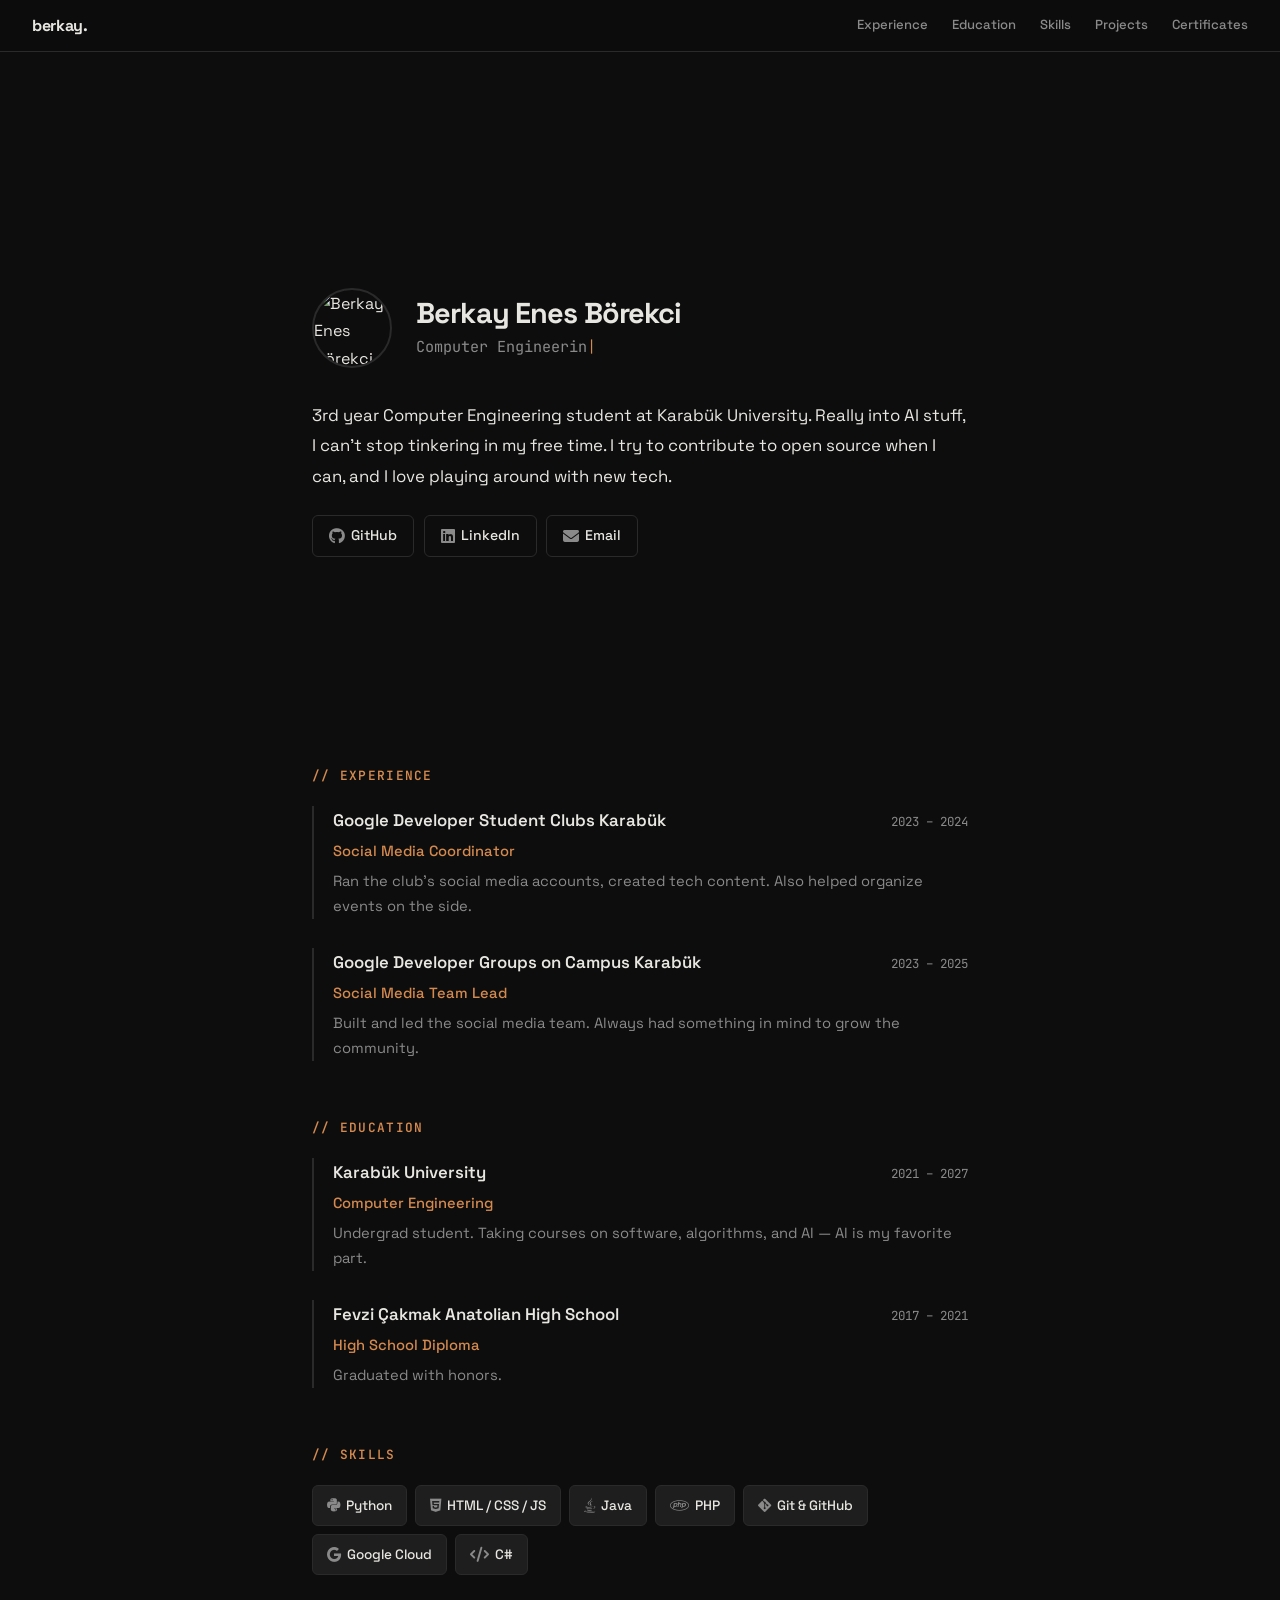
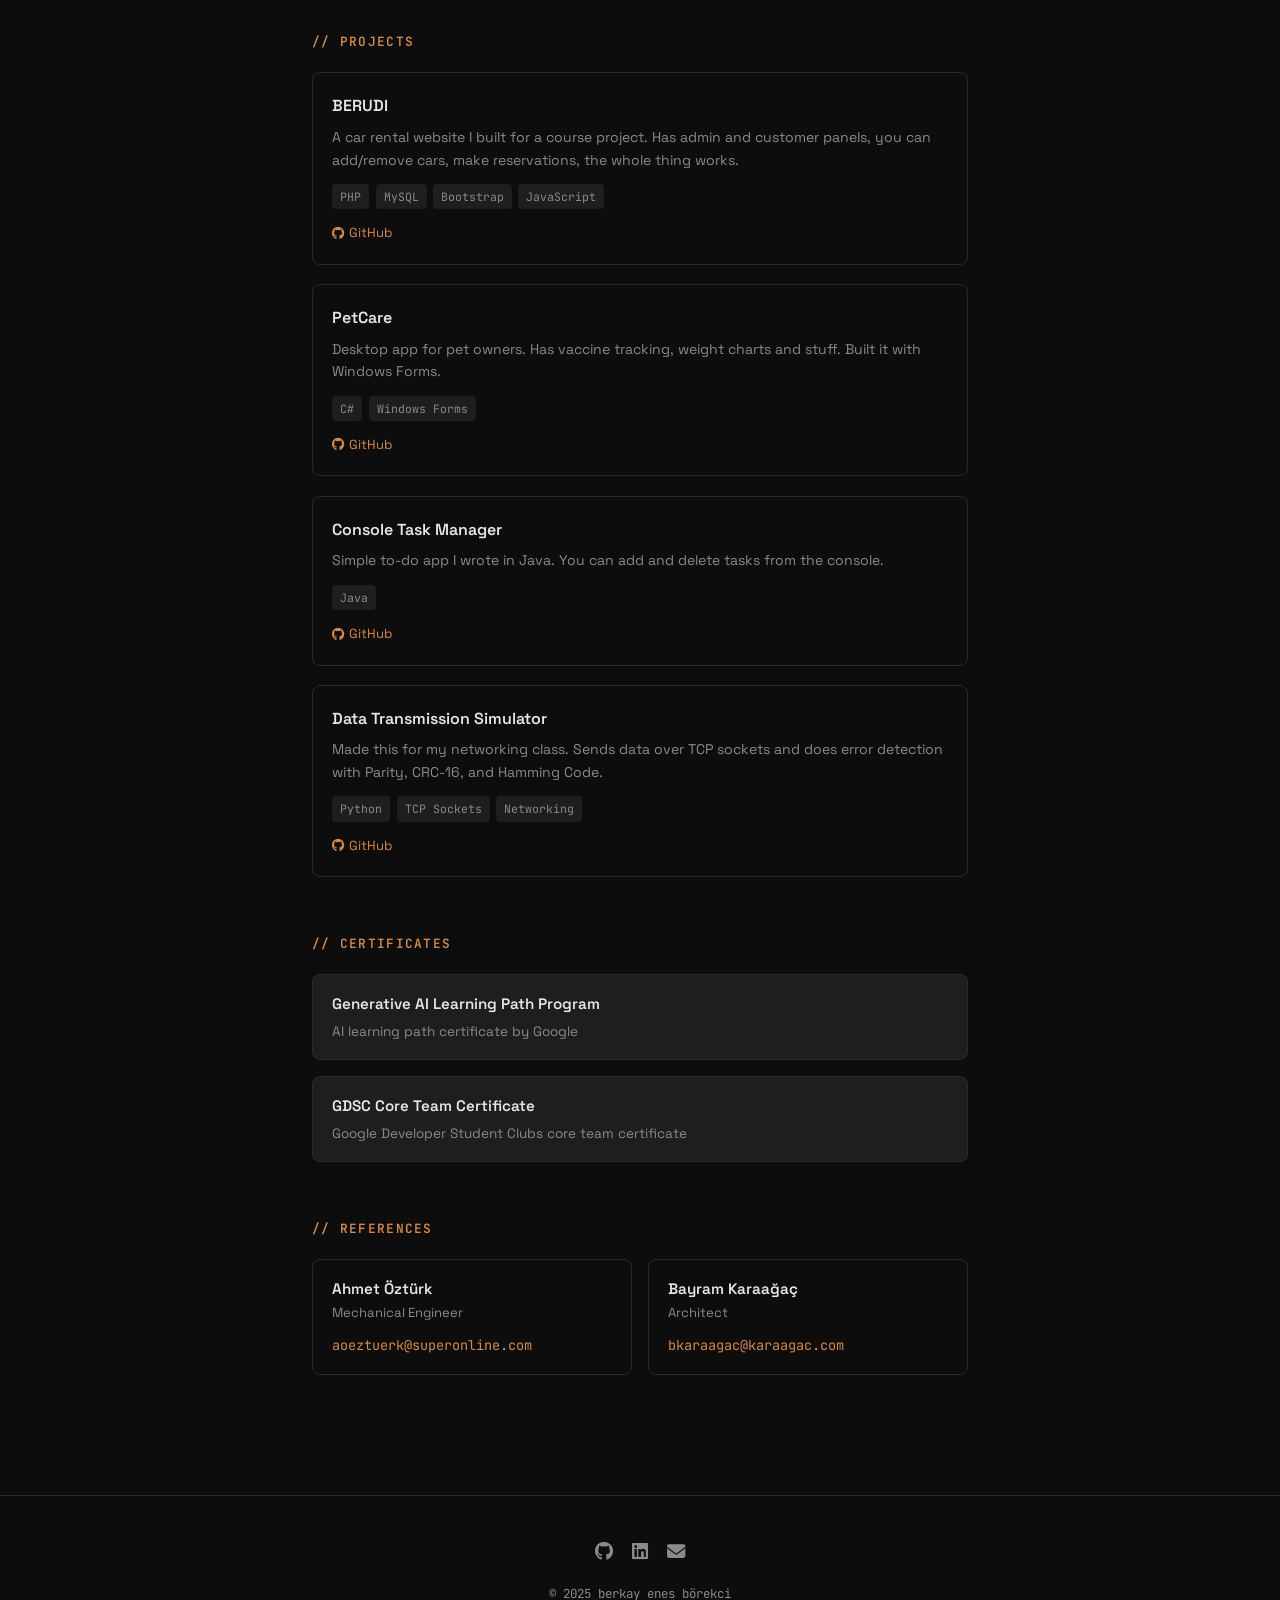
==== index.html @ cec38249 "Add files via upload" ====
<!DOCTYPE html>
<html lang="en">

<head>
  <meta charset="UTF-8">
  <meta name="viewport" content="width=device-width, initial-scale=1.0">
  <title>Berkay Enes Börekci</title>
  <meta name="description" content="Berkay Enes Börekci – Computer Engineering student, software developer.">
  <link rel="stylesheet" href="https://cdnjs.cloudflare.com/ajax/libs/font-awesome/6.5.0/css/all.min.css">
  <link rel="stylesheet" href="styles.css">
</head>

<body>
  <nav class="site-nav">
    <a href="#" class="nav-name">berkay.</a>
    <div class="nav-links">
      <a href="#experience">Experience</a>
      <a href="#education">Education</a>
      <a href="#skills">Skills</a>
      <a href="#projects">Projects</a>
      <a href="#certificates">Certificates</a>
    </div>
  </nav>
  <button class="mobile-menu-btn" onclick="toggleMobileMenu()" aria-label="Menu">
    <i class="fa-solid fa-bars"></i>
  </button>
  <section class="hero">
    <div class="hero-profile">
      <img
        src="https://media.licdn.com/dms/image/v2/D4D03AQFtzM5o9Hgxgw/profile-displayphoto-shrink_200_200/profile-displayphoto-shrink_200_200/0/1728198757197?e=2147483647&v=beta&t=cCxo5Du9R_krrLBOArNJe46GU3pcpX2MQYDgy9zh8rQ"
        alt="Berkay Enes Börekci" class="hero-img">
      <div class="hero-info">
        <h1>Berkay Enes Börekci</h1>
        <div class="subtitle" id="heroSubtitle">
          <span id="typedText"></span><span class="cursor">|</span>
        </div>
      </div>
    </div>
    <p class="hero-about">3rd year Computer Engineering student at Karabük University. Really into AI stuff, I can't
      stop tinkering in my free time. I try to contribute to open source when I can, and I love playing around with new
      tech.</p>
    <div class="hero-links">
      <a href="https://github.com/berkayenesborekci" target="_blank">
        <i class="fa-brands fa-github"></i>GitHub
      </a>
      <a href="https://www.linkedin.com/in/berkayenesbörekci" target="_blank">
        <i class="fa-brands fa-linkedin"></i>LinkedIn
      </a>
      <a href="mailto:mrberknes0@gmail.com">
        <i class="fa-solid fa-envelope"></i>Email
      </a>
    </div>
  </section>
  <div class="content">
    <section class="section" id="experience">
      <div class="section-title">// experience</div>
      <div class="entry">
        <div class="entry-header">
          <h3>Google Developer Student Clubs Karabük</h3>
          <span class="date">2023 – 2024</span>
        </div>
        <div class="role">Social Media Coordinator</div>
        <p>Ran the club's social media accounts, created tech content. Also helped organize events on the side.</p>
      </div>
      <div class="entry">
        <div class="entry-header">
          <h3>Google Developer Groups on Campus Karabük</h3>
          <span class="date">2023 – 2025</span>
        </div>
        <div class="role">Social Media Team Lead</div>
        <p>Built and led the social media team. Always had something in mind to grow the community.</p>
      </div>
    </section>
    <section class="section" id="education">
      <div class="section-title">// education</div>
      <div class="entry">
        <div class="entry-header">
          <h3>Karabük University</h3>
          <span class="date">2021 – 2027</span>
        </div>
        <div class="role">Computer Engineering</div>
        <p>Undergrad student. Taking courses on software, algorithms, and AI — AI is my favorite part.</p>
      </div>
      <div class="entry">
        <div class="entry-header">
          <h3>Fevzi Çakmak Anatolian High School</h3>
          <span class="date">2017 – 2021</span>
        </div>
        <div class="role">High School Diploma</div>
        <p>Graduated with honors.</p>
      </div>
    </section>
    <section class="section" id="skills">
      <div class="section-title">// skills</div>
      <div class="skills-tags">
        <span class="skill-tag"><i class="fa-brands fa-python"></i>Python</span>
        <span class="skill-tag"><i class="fa-brands fa-html5"></i>HTML / CSS / JS</span>
        <span class="skill-tag"><i class="fa-brands fa-java"></i>Java</span>
        <span class="skill-tag"><i class="fa-brands fa-php"></i>PHP</span>
        <span class="skill-tag"><i class="fa-brands fa-git-alt"></i>Git & GitHub</span>
        <span class="skill-tag"><i class="fa-brands fa-google"></i>Google Cloud</span>
        <span class="skill-tag"><i class="fa-solid fa-code"></i>C#</span>
      </div>
    </section>
    <section class="section" id="projects">
      <div class="section-title">// projects</div>
      <div class="project-grid">
        <div class="project-card">
          <div class="project-card-body">
            <h3>BERUDI</h3>
            <p>A car rental website I built for a course project. Has admin and customer panels, you can add/remove
              cars, make reservations, the whole thing works.</p>
            <div class="project-tags">
              <span class="project-tag">PHP</span>
              <span class="project-tag">MySQL</span>
              <span class="project-tag">Bootstrap</span>
              <span class="project-tag">JavaScript</span>
            </div>
            <div class="project-links">
              <a href="https://github.com/berkayenesborekci/BERUDI" target="_blank"><i
                  class="fa-brands fa-github"></i>GitHub</a>
            </div>
          </div>
        </div>
        <div class="project-card">
          <div class="project-card-body">
            <h3>PetCare</h3>
            <p>Desktop app for pet owners. Has vaccine tracking, weight charts and stuff. Built it with Windows Forms.
            </p>
            <div class="project-tags">
              <span class="project-tag">C#</span>
              <span class="project-tag">Windows Forms</span>
            </div>
            <div class="project-links">
              <a href="https://github.com/berkayenesborekci/PetCare" target="_blank"><i
                  class="fa-brands fa-github"></i>GitHub</a>
            </div>
          </div>
        </div>
        <div class="project-card">
          <div class="project-card-body">
            <h3>Console Task Manager</h3>
            <p>Simple to-do app I wrote in Java. You can add and delete tasks from the console.</p>
            <div class="project-tags">
              <span class="project-tag">Java</span>
            </div>
            <div class="project-links">
              <a href="https://github.com/berkayenesborekci/Console_Task_Manager" target="_blank"><i
                  class="fa-brands fa-github"></i>GitHub</a>
            </div>
          </div>
        </div>
        <div class="project-card">
          <div class="project-card-body">
            <h3>Data Transmission Simulator</h3>
            <p>Made this for my networking class. Sends data over TCP sockets and does error detection with Parity,
              CRC-16, and Hamming Code.</p>
            <div class="project-tags">
              <span class="project-tag">Python</span>
              <span class="project-tag">TCP Sockets</span>
              <span class="project-tag">Networking</span>
            </div>
            <div class="project-links">
              <a href="https://github.com/berkayenesborekci/Data_Transmission_Simulator_with_Error_Detection"
                target="_blank"><i class="fa-brands fa-github"></i>GitHub</a>
            </div>
          </div>
        </div>
      </div>
    </section>
    <section class="section" id="certificates">
      <div class="section-title">// certificates</div>
      <div class="cert-list">
        <div class="cert-item">
          <h3>Generative AI Learning Path Program</h3>
          <p>AI learning path certificate by Google</p>
        </div>
        <div class="cert-item">
          <h3>GDSC Core Team Certificate</h3>
          <p>Google Developer Student Clubs core team certificate</p>
        </div>
      </div>
    </section>
    <section class="section" id="references">
      <div class="section-title">// references</div>
      <div class="ref-grid">
        <div class="ref-item">
          <div class="ref-name">Ahmet Öztürk</div>
          <div class="ref-title">Mechanical Engineer</div>
          <a href="mailto:aoeztuerk@superonline.com">aoeztuerk@superonline.com</a>
        </div>
        <div class="ref-item">
          <div class="ref-name">Bayram Karaağaç</div>
          <div class="ref-title">Architect</div>
          <a href="mailto:bkaraagac@karaagac.com">bkaraagac@karaagac.com</a>
        </div>
      </div>
    </section>
  </div>
  <footer>
    <div class="footer-links">
      <a href="https://github.com/berkayenesborekci" target="_blank" aria-label="GitHub"><i
          class="fa-brands fa-github"></i></a>
      <a href="https://www.linkedin.com/in/berkayenesbörekci" target="_blank" aria-label="LinkedIn"><i
          class="fa-brands fa-linkedin"></i></a>
      <a href="mailto:mrberknes0@gmail.com" aria-label="Email"><i class="fa-solid fa-envelope"></i></a>
    </div>
    <p>&copy; 2025 berkay enes börekci</p>
  </footer>
  <script src="script.js"></script>
</body>

</html>
---- styles.css ----
@import url('https://fonts.googleapis.com/css2?family=Space+Grotesk:wght@300;400;500;600;700&family=JetBrains+Mono:wght@400;500&display=swap');

:root {
  --bg: #0d0d0d;
  --bg-alt: #161616;
  --text: #e8e6e1;
  --text-muted: #8a8a8a;
  --accent: #d4894e;
  --accent-hover: #e09a5f;
  --border: #2a2a2a;
  --card-bg: #141414;
  --nav-bg: rgba(13, 13, 13, 0.85);
  --tag-bg: #1e1e1e;
  --link-color: #d4894e;
}

* {
  margin: 0;
  padding: 0;
  box-sizing: border-box;
}

html {
  scroll-behavior: smooth;
}

body {
  font-family: 'Space Grotesk', sans-serif;
  line-height: 1.7;
  background: var(--bg);
  color: var(--text);
  transition: background 0.4s ease, color 0.4s ease;
  overflow-x: hidden;
}

.site-nav {
  position: fixed;
  top: 0;
  left: 0;
  right: 0;
  z-index: 100;
  display: flex;
  justify-content: space-between;
  align-items: center;
  padding: 0 2rem;
  height: 52px;
  background: var(--nav-bg);
  backdrop-filter: blur(12px);
  -webkit-backdrop-filter: blur(12px);
  border-bottom: 1px solid var(--border);
  transition: background 0.4s ease;
}

.nav-name {
  font-weight: 700;
  font-size: 1rem;
  letter-spacing: -0.02em;
  color: var(--text);
  text-decoration: none;
}

.nav-name:hover {
  color: var(--accent);
}

.nav-links {
  display: flex;
  gap: 1.5rem;
  align-items: center;
}

.nav-links a {
  font-size: 0.82rem;
  font-weight: 500;
  color: var(--text-muted);
  text-decoration: none;
  transition: color 0.2s ease;
  position: relative;
}

.nav-links a::after {
  content: '';
  position: absolute;
  bottom: -4px;
  left: 0;
  width: 0;
  height: 1.5px;
  background: var(--accent);
  transition: width 0.25s ease;
}

.nav-links a:hover {
  color: var(--accent);
}

.nav-links a:hover::after {
  width: 100%;
}

.mobile-menu-btn {
  display: none;
  position: fixed;
  top: 10px;
  right: 12px;
  z-index: 200;
  background: var(--nav-bg);
  border: 1px solid var(--border);
  color: var(--text);
  border-radius: 6px;
  padding: 8px 10px;
  cursor: pointer;
  font-size: 1rem;
  backdrop-filter: blur(12px);
}

.hero {
  padding: 7rem 2rem 2rem;
  max-width: 720px;
  margin: 0 auto;
  min-height: 85vh;
  display: flex;
  flex-direction: column;
  justify-content: center;
}

.hero-profile {
  display: flex;
  align-items: center;
  gap: 1.5rem;
  margin-bottom: 2rem;
}

.hero-img {
  width: 80px;
  height: 80px;
  border-radius: 50%;
  object-fit: cover;
  border: 2px solid var(--border);
}

.hero-info h1 {
  font-size: 1.8rem;
  font-weight: 700;
  letter-spacing: -0.03em;
  line-height: 1.2;
}

.hero-info .subtitle {
  color: var(--text-muted);
  font-size: 0.95rem;
  margin-top: 0.2rem;
  font-family: 'JetBrains Mono', monospace;
}

.cursor {
  color: var(--accent);
  animation: blink 1s step-end infinite;
  font-weight: 300;
}

@keyframes blink {

  0%,
  100% {
    opacity: 1;
  }

  50% {
    opacity: 0;
  }
}

.hero-about {
  font-size: 1.05rem;
  line-height: 1.8;
  color: var(--text);
  margin-bottom: 1.5rem;
}

.hero-links {
  display: flex;
  gap: 0.6rem;
  flex-wrap: wrap;
}

.hero-links a {
  display: inline-flex;
  align-items: center;
  gap: 6px;
  padding: 8px 16px;
  border: 1px solid var(--border);
  border-radius: 6px;
  text-decoration: none;
  color: var(--text);
  font-size: 0.88rem;
  font-weight: 500;
  transition: all 0.2s ease;
}

.hero-links a:hover {
  border-color: var(--accent);
  color: var(--accent);
}

.hero-links a i {
  font-size: 1rem;
  color: var(--text-muted);
  transition: color 0.2s ease;
}

.hero-links a:hover i {
  color: var(--accent);
}

.scroll-hint {
  display: flex;
  justify-content: center;
  margin-top: 3rem;
  opacity: 0.4;
  transition: opacity 0.3s ease;
}

.scroll-hint:hover {
  opacity: 0.7;
}

.mouse {
  width: 22px;
  height: 36px;
  border: 2px solid var(--text-muted);
  border-radius: 12px;
  position: relative;
}

.wheel {
  width: 3px;
  height: 8px;
  background: var(--text-muted);
  border-radius: 2px;
  position: absolute;
  top: 6px;
  left: 50%;
  transform: translateX(-50%);
  animation: scroll-wheel 1.8s ease-in-out infinite;
}

@keyframes scroll-wheel {
  0% {
    opacity: 1;
    transform: translateX(-50%) translateY(0);
  }

  100% {
    opacity: 0;
    transform: translateX(-50%) translateY(12px);
  }
}

.content {
  max-width: 720px;
  margin: 0 auto;
  padding: 0 2rem 4rem;
}

.section {
  margin-bottom: 3.5rem;
  opacity: 0;
  transform: translateY(12px);
  transition: opacity 0.5s ease, transform 0.5s ease;
}

.section.visible {
  opacity: 1;
  transform: translateY(0);
}

.section-title {
  font-size: 0.8rem;
  font-weight: 600;
  text-transform: uppercase;
  letter-spacing: 0.1em;
  color: var(--accent);
  margin-bottom: 1.2rem;
  font-family: 'JetBrains Mono', monospace;
}

.entry {
  margin-bottom: 1.8rem;
  padding-left: 1.2rem;
  border-left: 2px solid var(--border);
  transition: border-color 0.2s ease;
}

.entry:hover {
  border-left-color: var(--accent);
}

.entry-header {
  display: flex;
  justify-content: space-between;
  align-items: baseline;
  flex-wrap: wrap;
  gap: 0.5rem;
  margin-bottom: 0.3rem;
}

.entry h3 {
  font-size: 1.05rem;
  font-weight: 600;
  color: var(--text);
}

.entry .date {
  font-family: 'JetBrains Mono', monospace;
  font-size: 0.78rem;
  color: var(--text-muted);
}

.entry .role {
  font-size: 0.92rem;
  color: var(--accent);
  font-weight: 500;
  margin-bottom: 0.3rem;
}

.entry p {
  font-size: 0.92rem;
  color: var(--text-muted);
  line-height: 1.7;
}

.skills-tags {
  display: flex;
  flex-wrap: wrap;
  gap: 0.5rem;
}

.skill-tag {
  display: inline-flex;
  align-items: center;
  gap: 6px;
  padding: 8px 14px;
  background: var(--tag-bg);
  border: 1px solid var(--border);
  border-radius: 6px;
  font-size: 0.85rem;
  font-weight: 500;
  color: var(--text);
  transition: all 0.2s ease;
}

.skill-tag:hover {
  border-color: var(--accent);
  color: var(--accent);
  transform: translateY(-1px);
}

.skill-tag i {
  font-size: 0.95rem;
  color: var(--text-muted);
  transition: color 0.2s ease;
}

.skill-tag:hover i {
  color: var(--accent);
}

.empty-note {
  color: var(--text-muted);
  font-size: 0.9rem;
  font-style: italic;
  font-family: 'JetBrains Mono', monospace;
}

.project-grid {
  display: grid;
  grid-template-columns: 1fr;
  gap: 1.2rem;
}

.project-card {
  border: 1px solid var(--border);
  border-radius: 8px;
  overflow: hidden;
  transition: border-color 0.2s ease, transform 0.2s ease;
}

.project-card:hover {
  border-color: var(--accent);
  transform: translateY(-2px);
}

.project-card-body {
  padding: 1.2rem;
}

.project-card h3 {
  font-size: 1rem;
  font-weight: 600;
  margin-bottom: 0.4rem;
}

.project-card p {
  font-size: 0.88rem;
  color: var(--text-muted);
  line-height: 1.6;
  margin-bottom: 0.8rem;
}

.project-tags {
  display: flex;
  flex-wrap: wrap;
  gap: 0.4rem;
}

.project-tag {
  font-size: 0.72rem;
  font-family: 'JetBrains Mono', monospace;
  padding: 3px 8px;
  background: var(--tag-bg);
  border-radius: 4px;
  color: var(--text-muted);
}

.project-links {
  display: flex;
  gap: 0.8rem;
  margin-top: 0.8rem;
}

.project-links a {
  font-size: 0.82rem;
  color: var(--link-color);
  text-decoration: none;
  display: flex;
  align-items: center;
  gap: 4px;
  transition: opacity 0.2s ease;
}

.project-links a:hover {
  opacity: 0.7;
}

.cert-list {
  display: flex;
  flex-direction: column;
  gap: 1rem;
}

.cert-item {
  padding: 1rem 1.2rem;
  background: var(--tag-bg);
  border: 1px solid var(--border);
  border-radius: 8px;
  transition: border-color 0.2s ease;
}

.cert-item:hover {
  border-color: var(--accent);
}

.cert-item h3 {
  font-size: 0.95rem;
  font-weight: 600;
  color: var(--text);
  margin-bottom: 0.2rem;
}

.cert-item p {
  font-size: 0.85rem;
  color: var(--text-muted);
}

.ref-grid {
  display: grid;
  grid-template-columns: 1fr 1fr;
  gap: 1rem;
}

.ref-item {
  padding: 1rem 1.2rem;
  border: 1px solid var(--border);
  border-radius: 8px;
  transition: border-color 0.2s ease;
}

.ref-item:hover {
  border-color: var(--accent);
}

.ref-name {
  font-weight: 600;
  font-size: 0.95rem;
  color: var(--text);
}

.ref-title {
  font-size: 0.82rem;
  color: var(--text-muted);
  margin-bottom: 0.4rem;
}

.ref-item a {
  color: var(--link-color);
  text-decoration: none;
  font-size: 0.85rem;
  font-family: 'JetBrains Mono', monospace;
  transition: opacity 0.2s ease;
}

.ref-item a:hover {
  opacity: 0.7;
}

footer {
  text-align: center;
  padding: 2.5rem 2rem;
  color: var(--text-muted);
  border-top: 1px solid var(--border);
}

.footer-links {
  display: flex;
  justify-content: center;
  gap: 1.2rem;
  margin-bottom: 1rem;
}

.footer-links a {
  color: var(--text-muted);
  font-size: 1.15rem;
  transition: color 0.2s ease;
}

.footer-links a:hover {
  color: var(--accent);
}

footer p {
  font-size: 0.78rem;
  font-family: 'JetBrains Mono', monospace;
}

@media (max-width: 768px) {
  .nav-links {
    display: none;
    position: fixed;
    top: 52px;
    left: 0;
    right: 0;
    background: var(--nav-bg);
    backdrop-filter: blur(12px);
    flex-direction: column;
    padding: 1rem 2rem;
    gap: 0.8rem;
    border-bottom: 1px solid var(--border);
  }

  .nav-links.open {
    display: flex;
  }

  .mobile-menu-btn {
    display: block;
  }

  .site-nav {
    padding: 0 1rem;
  }

  .hero {
    padding: 5rem 1.2rem 2rem;
    min-height: 75vh;
  }

  .hero-profile {
    gap: 1rem;
  }

  .hero-img {
    width: 64px;
    height: 64px;
  }

  .hero-info h1 {
    font-size: 1.4rem;
  }

  .content {
    padding: 0 1.2rem 3rem;
  }

  .hero-links {
    flex-direction: column;
  }

  .hero-links a {
    justify-content: center;
  }

  .ref-grid {
    grid-template-columns: 1fr;
  }

  .entry-header {
    flex-direction: column;
    gap: 0.1rem;
  }

  .scroll-hint {
    margin-top: 2rem;
  }
}

.nav-links a.active {
  color: var(--accent);
}

.nav-links a.active::after {
  width: 100%;
}
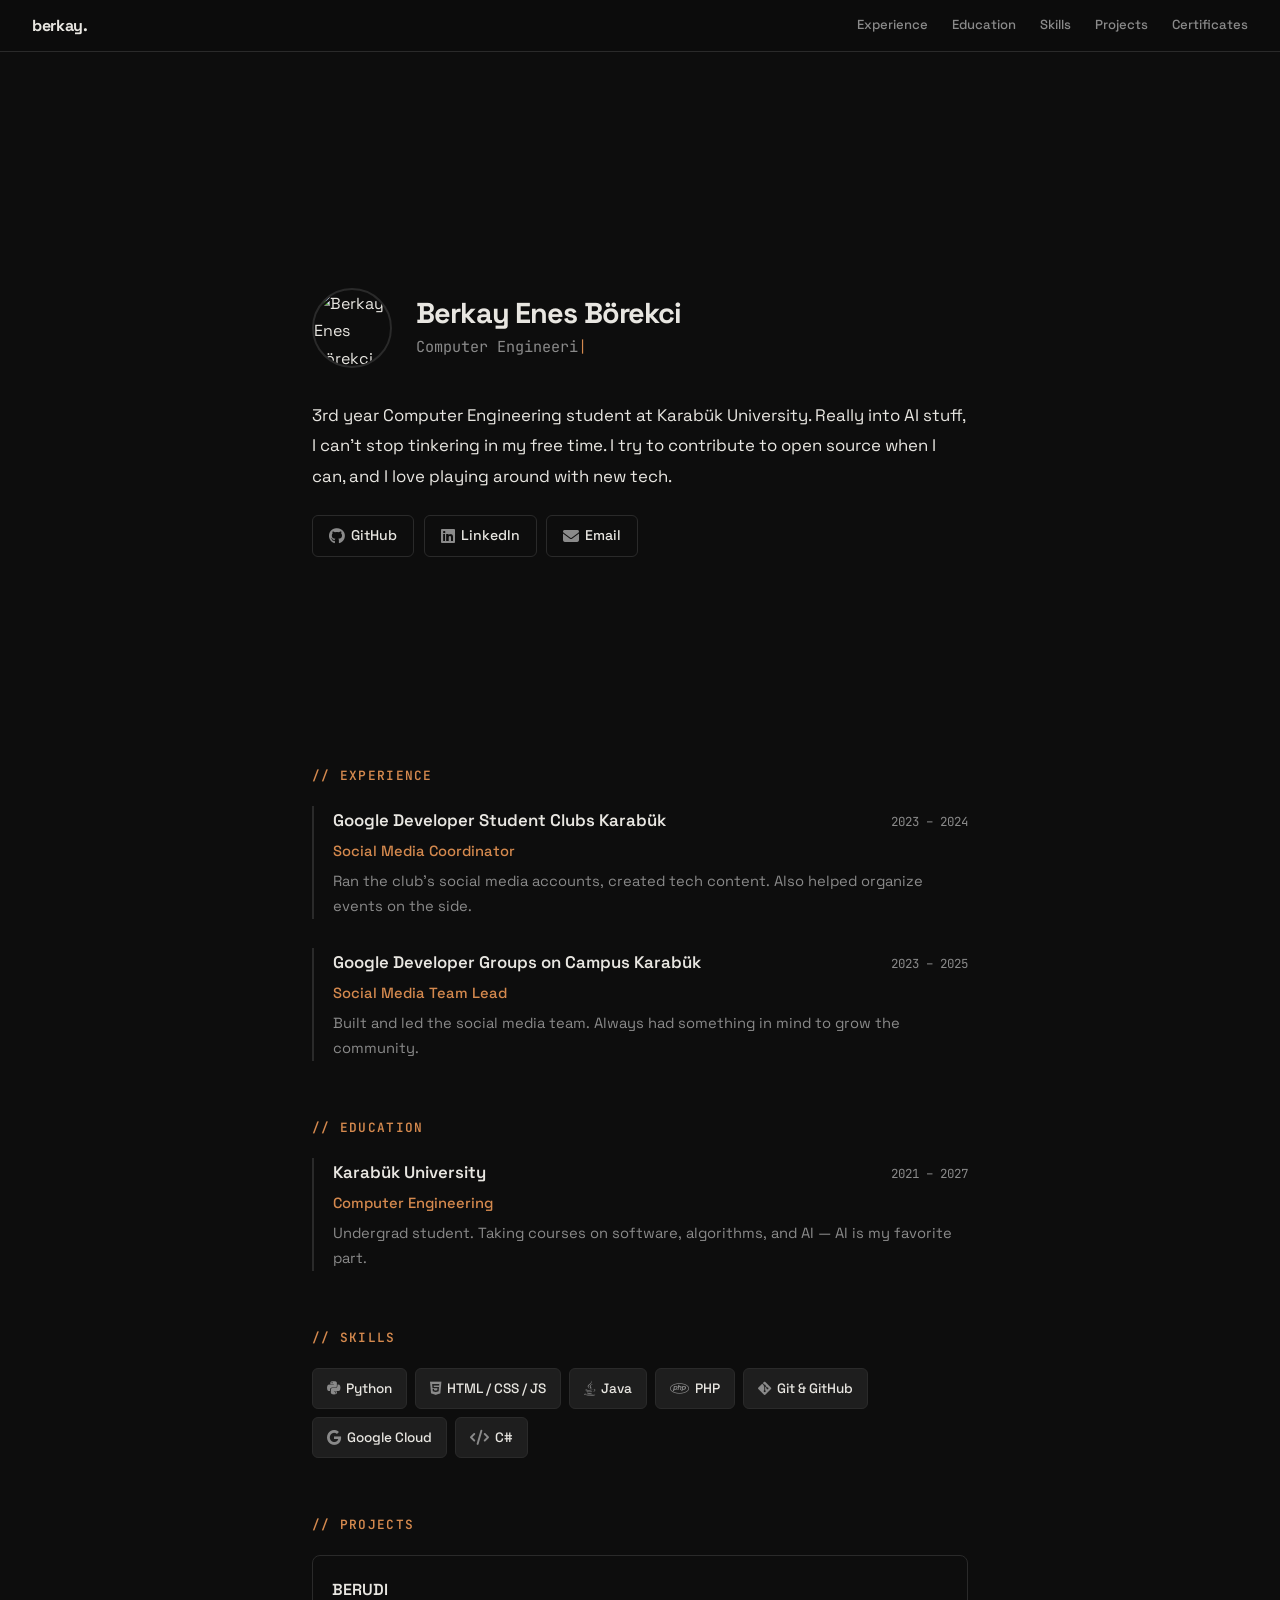
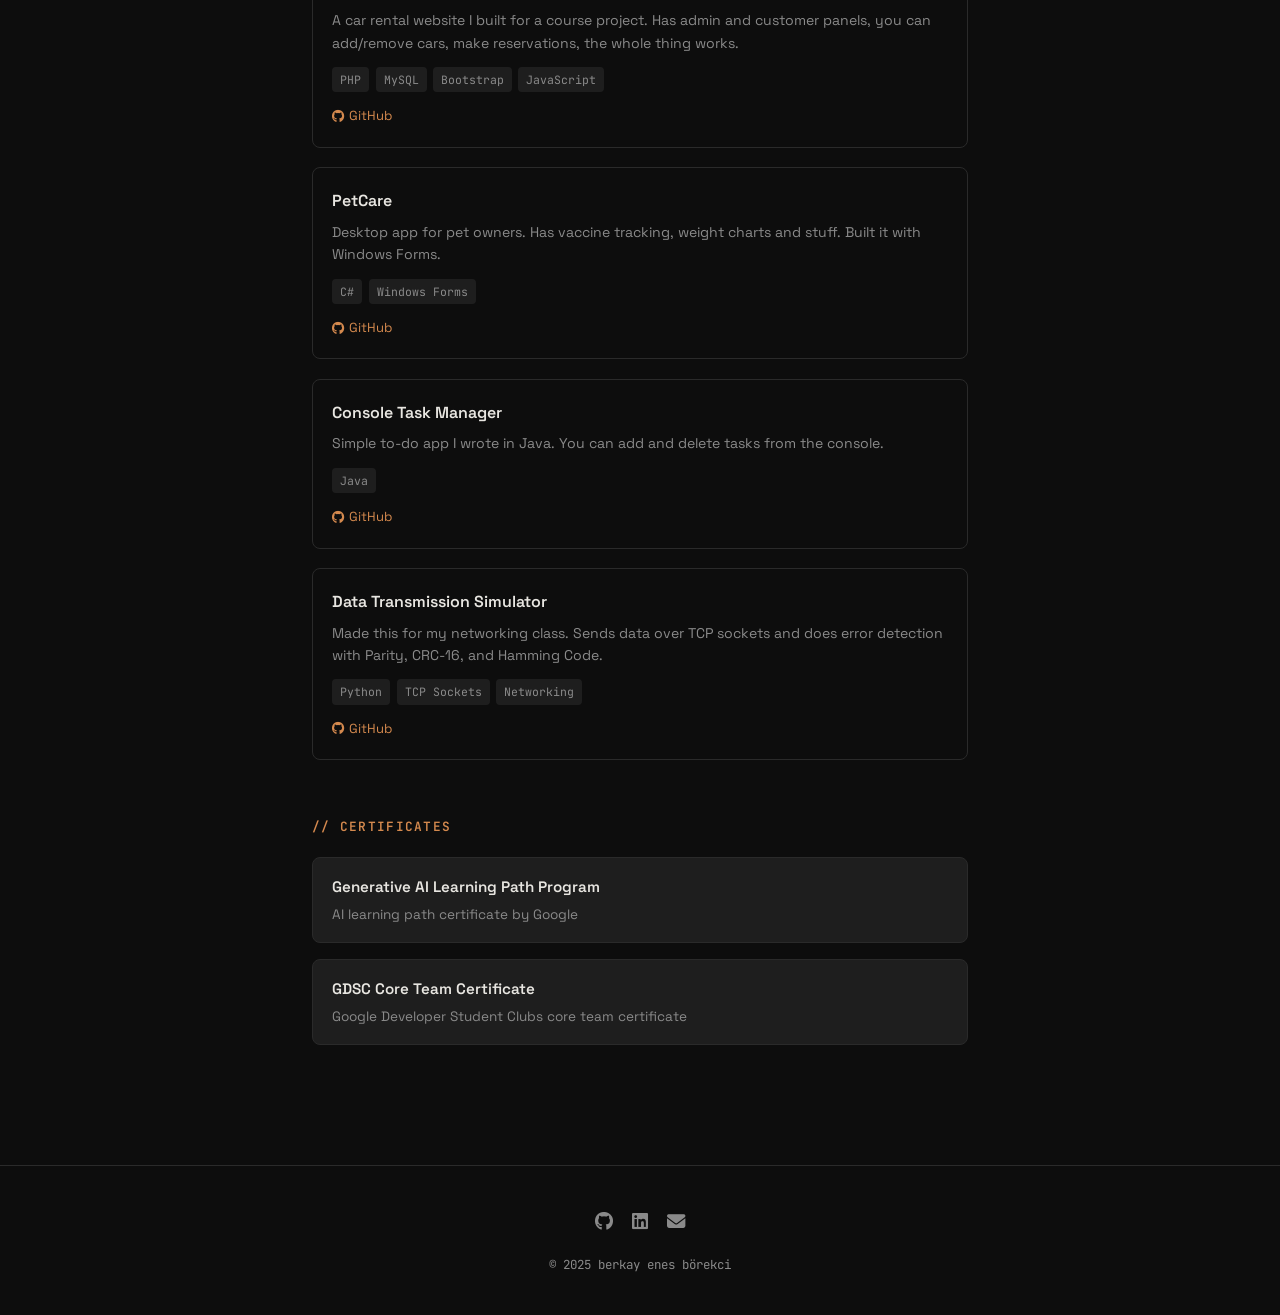
==== commit 394e7c95: "Update index.html" ====
--- a/index.html
+++ b/index.html
@@ -80,14 +80,6 @@
         </div>
         <div class="role">Computer Engineering</div>
         <p>Undergrad student. Taking courses on software, algorithms, and AI — AI is my favorite part.</p>
-      </div>
-      <div class="entry">
-        <div class="entry-header">
-          <h3>Fevzi Çakmak Anatolian High School</h3>
-          <span class="date">2017 – 2021</span>
-        </div>
-        <div class="role">High School Diploma</div>
-        <p>Graduated with honors.</p>
       </div>
     </section>
     <section class="section" id="skills">
@@ -181,21 +173,7 @@
         </div>
       </div>
     </section>
-    <section class="section" id="references">
-      <div class="section-title">// references</div>
-      <div class="ref-grid">
-        <div class="ref-item">
-          <div class="ref-name">Ahmet Öztürk</div>
-          <div class="ref-title">Mechanical Engineer</div>
-          <a href="mailto:aoeztuerk@superonline.com">aoeztuerk@superonline.com</a>
-        </div>
-        <div class="ref-item">
-          <div class="ref-name">Bayram Karaağaç</div>
-          <div class="ref-title">Architect</div>
-          <a href="mailto:bkaraagac@karaagac.com">bkaraagac@karaagac.com</a>
-        </div>
-      </div>
-    </section>
+
   </div>
   <footer>
     <div class="footer-links">
@@ -210,4 +188,4 @@
   <script src="script.js"></script>
 </body>
 
-</html>+</html>
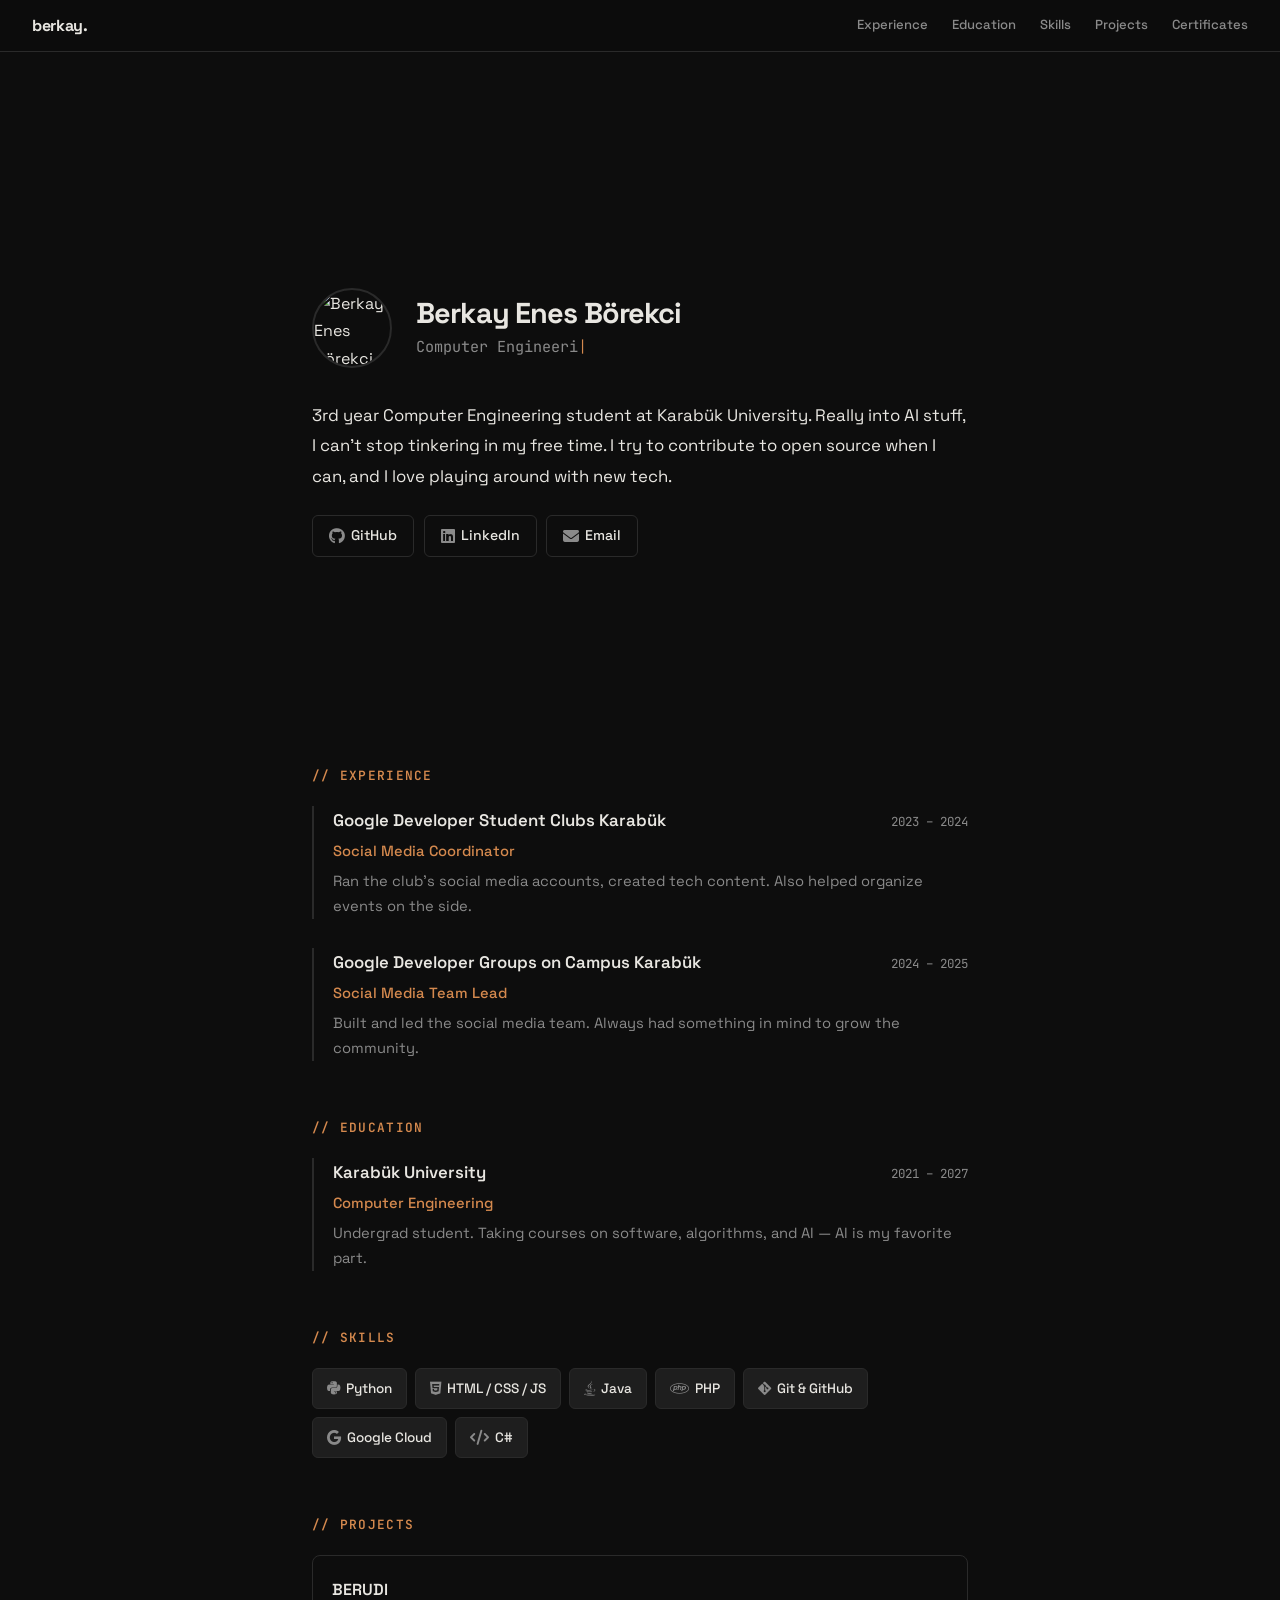
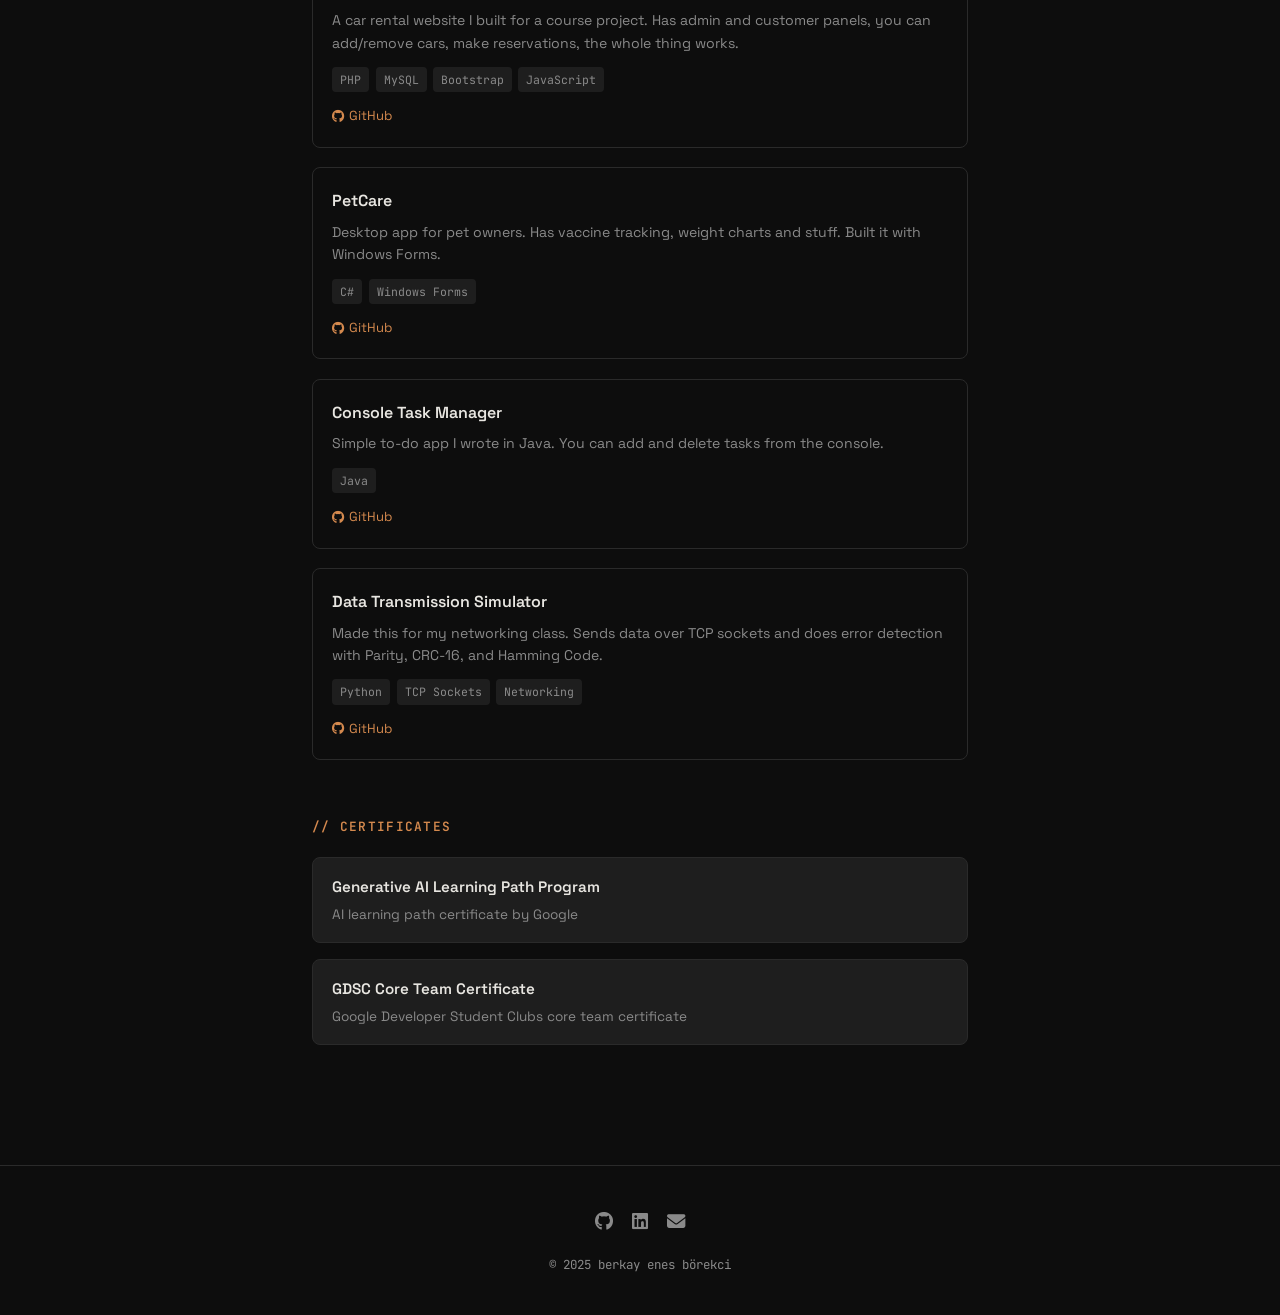
==== commit 6a8255ec: "Update index.html" ====
--- a/index.html
+++ b/index.html
@@ -65,7 +65,7 @@
       <div class="entry">
         <div class="entry-header">
           <h3>Google Developer Groups on Campus Karabük</h3>
-          <span class="date">2023 – 2025</span>
+          <span class="date">2024 – 2025</span>
         </div>
         <div class="role">Social Media Team Lead</div>
         <p>Built and led the social media team. Always had something in mind to grow the community.</p>
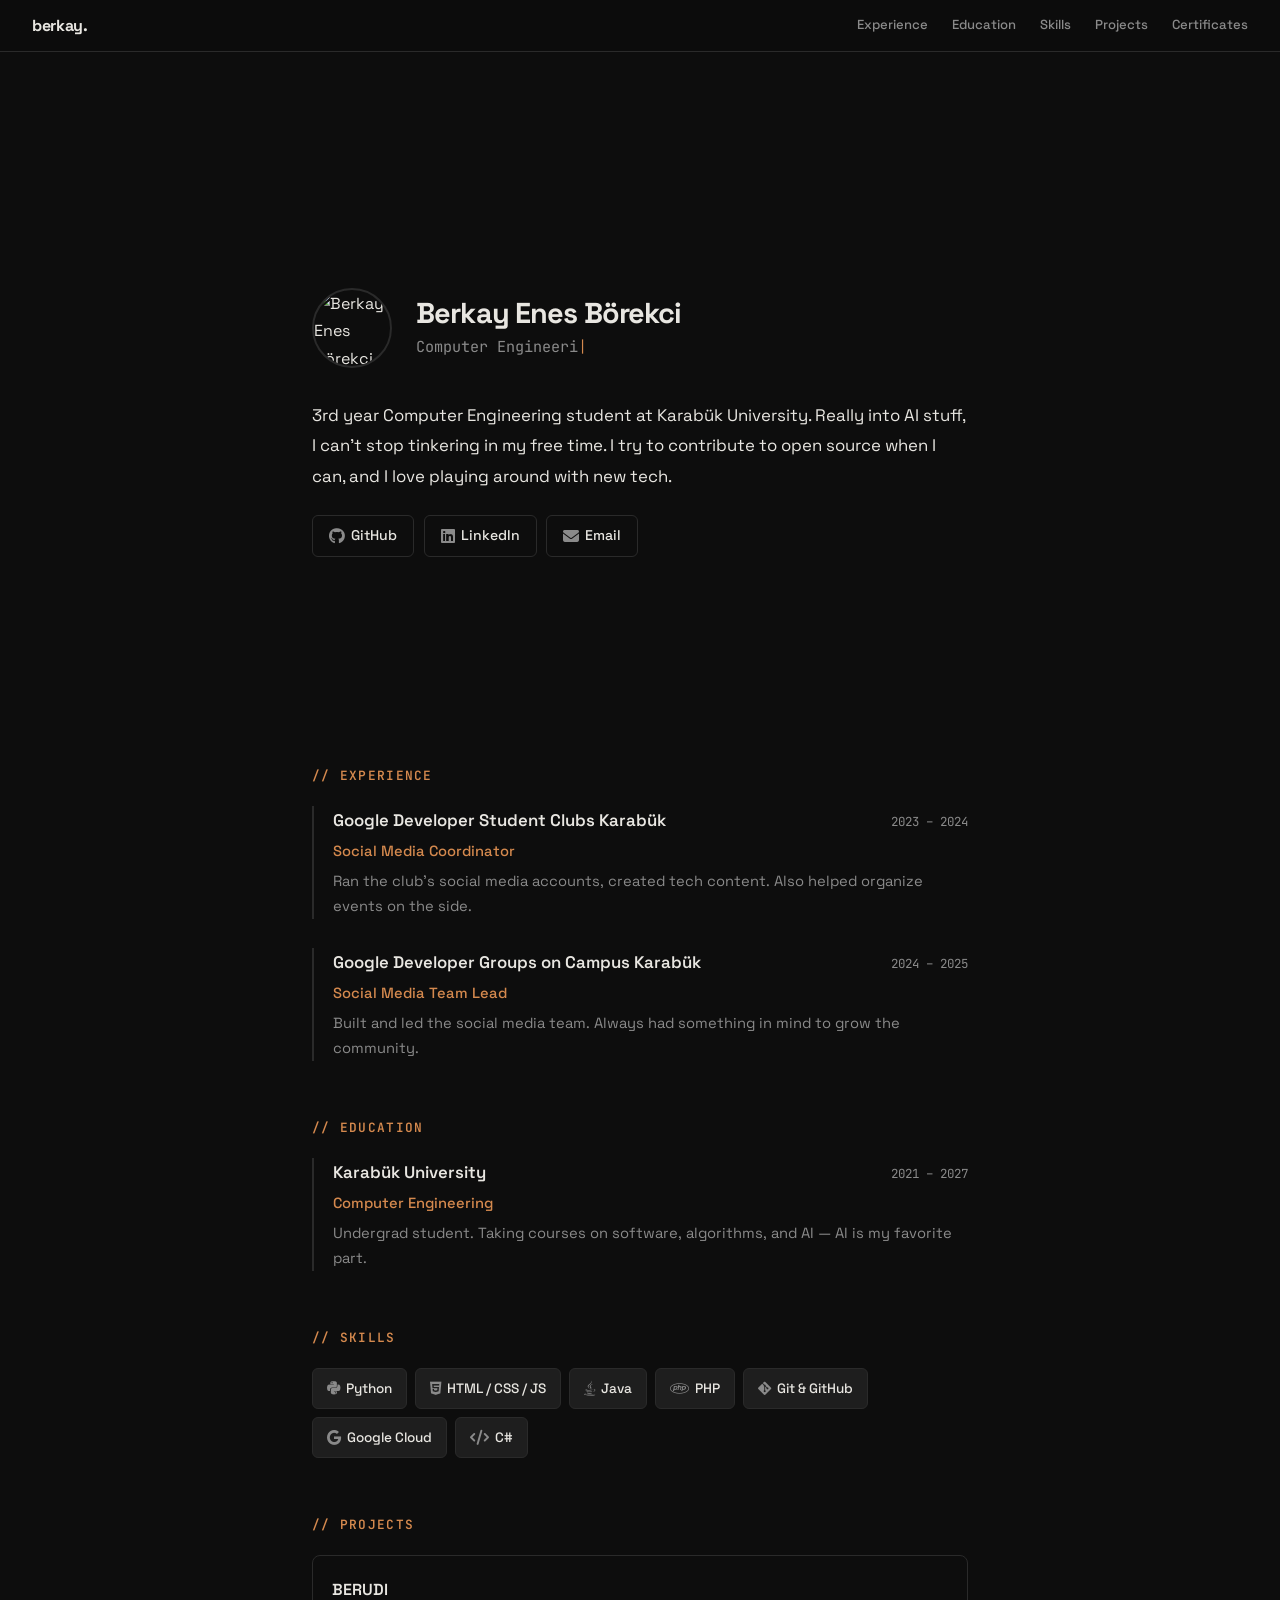
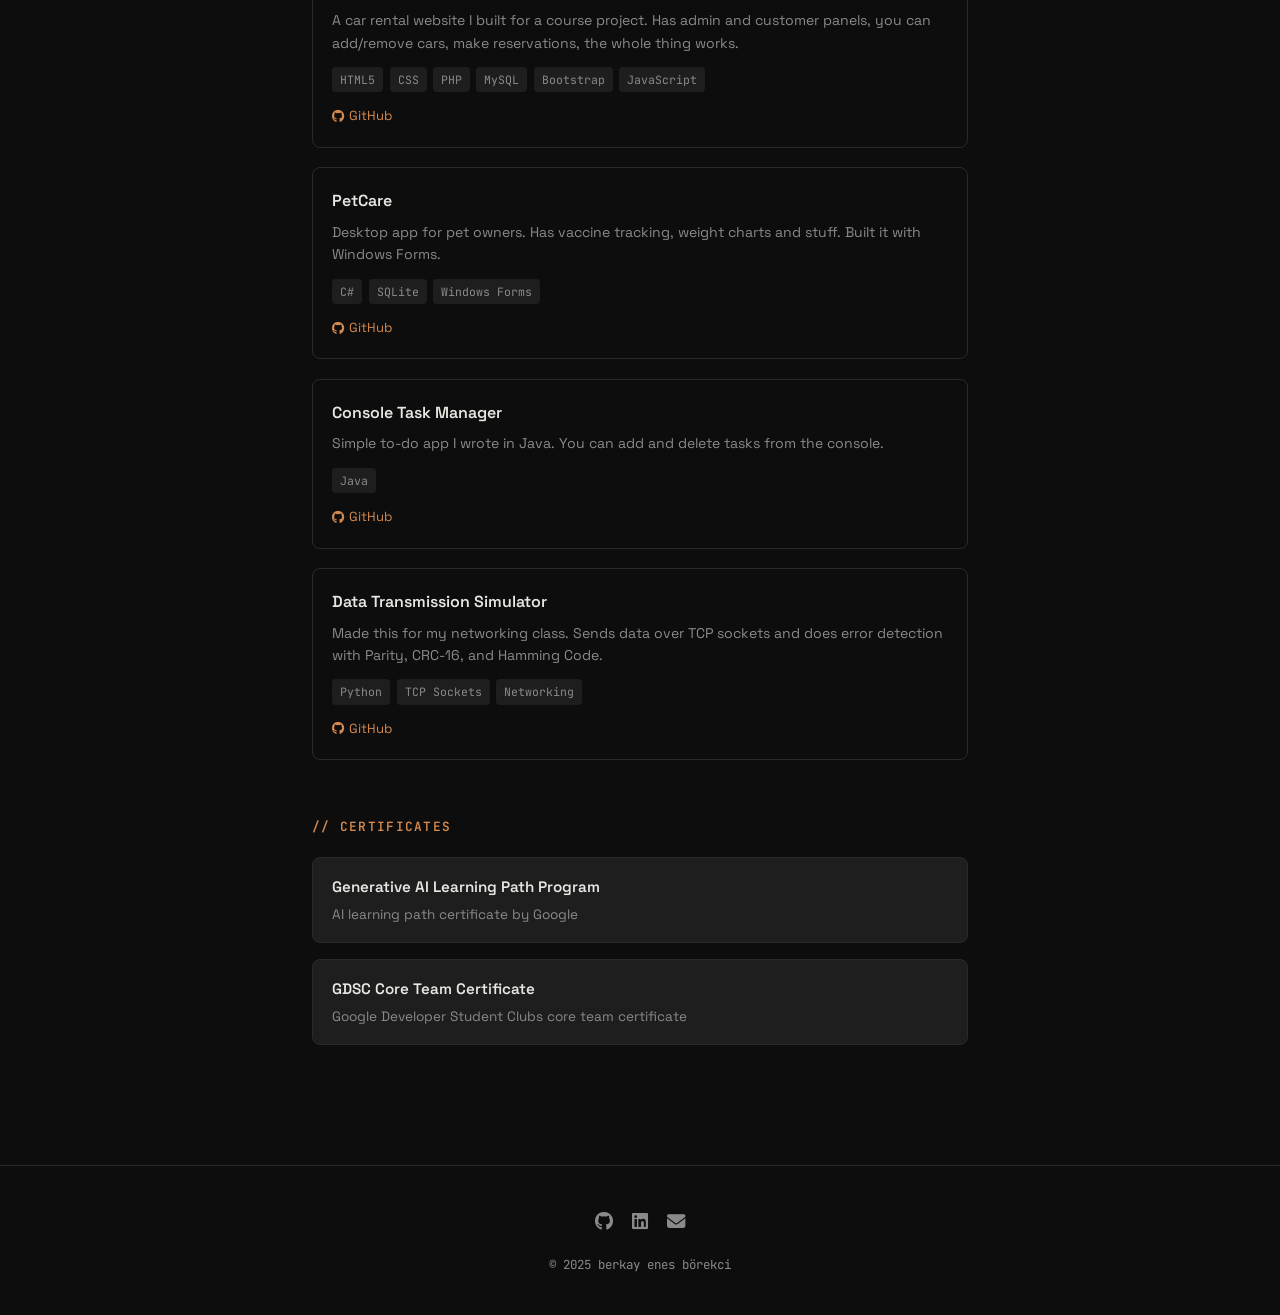
==== commit 6526bfc3: "Add project tags for BERUDI and pet care app" ====
--- a/index.html
+++ b/index.html
@@ -103,6 +103,8 @@
             <p>A car rental website I built for a course project. Has admin and customer panels, you can add/remove
               cars, make reservations, the whole thing works.</p>
             <div class="project-tags">
+              <span class="project-tag">HTML5</span>
+              <span class="project-tag">CSS</span>
               <span class="project-tag">PHP</span>
               <span class="project-tag">MySQL</span>
               <span class="project-tag">Bootstrap</span>
@@ -121,6 +123,7 @@
             </p>
             <div class="project-tags">
               <span class="project-tag">C#</span>
+              <span class="project-tag">SQLite</span>
               <span class="project-tag">Windows Forms</span>
             </div>
             <div class="project-links">
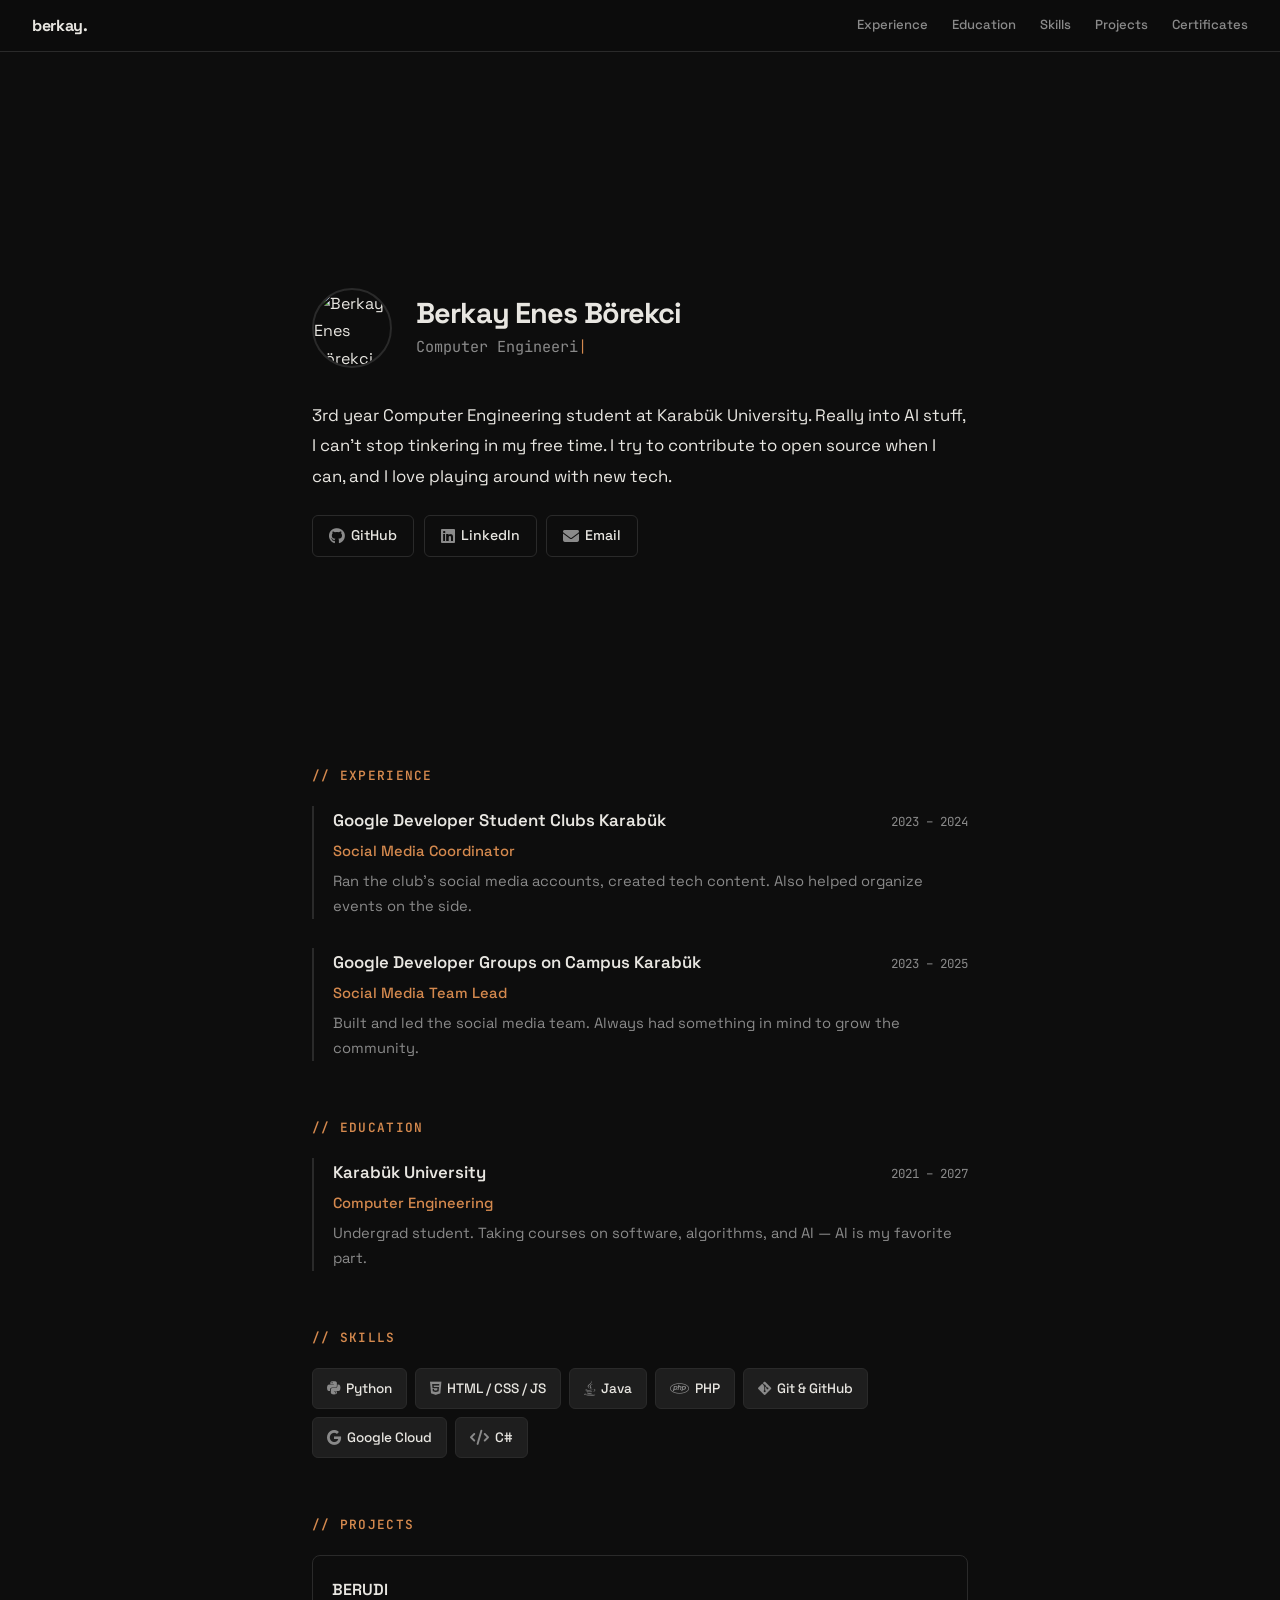
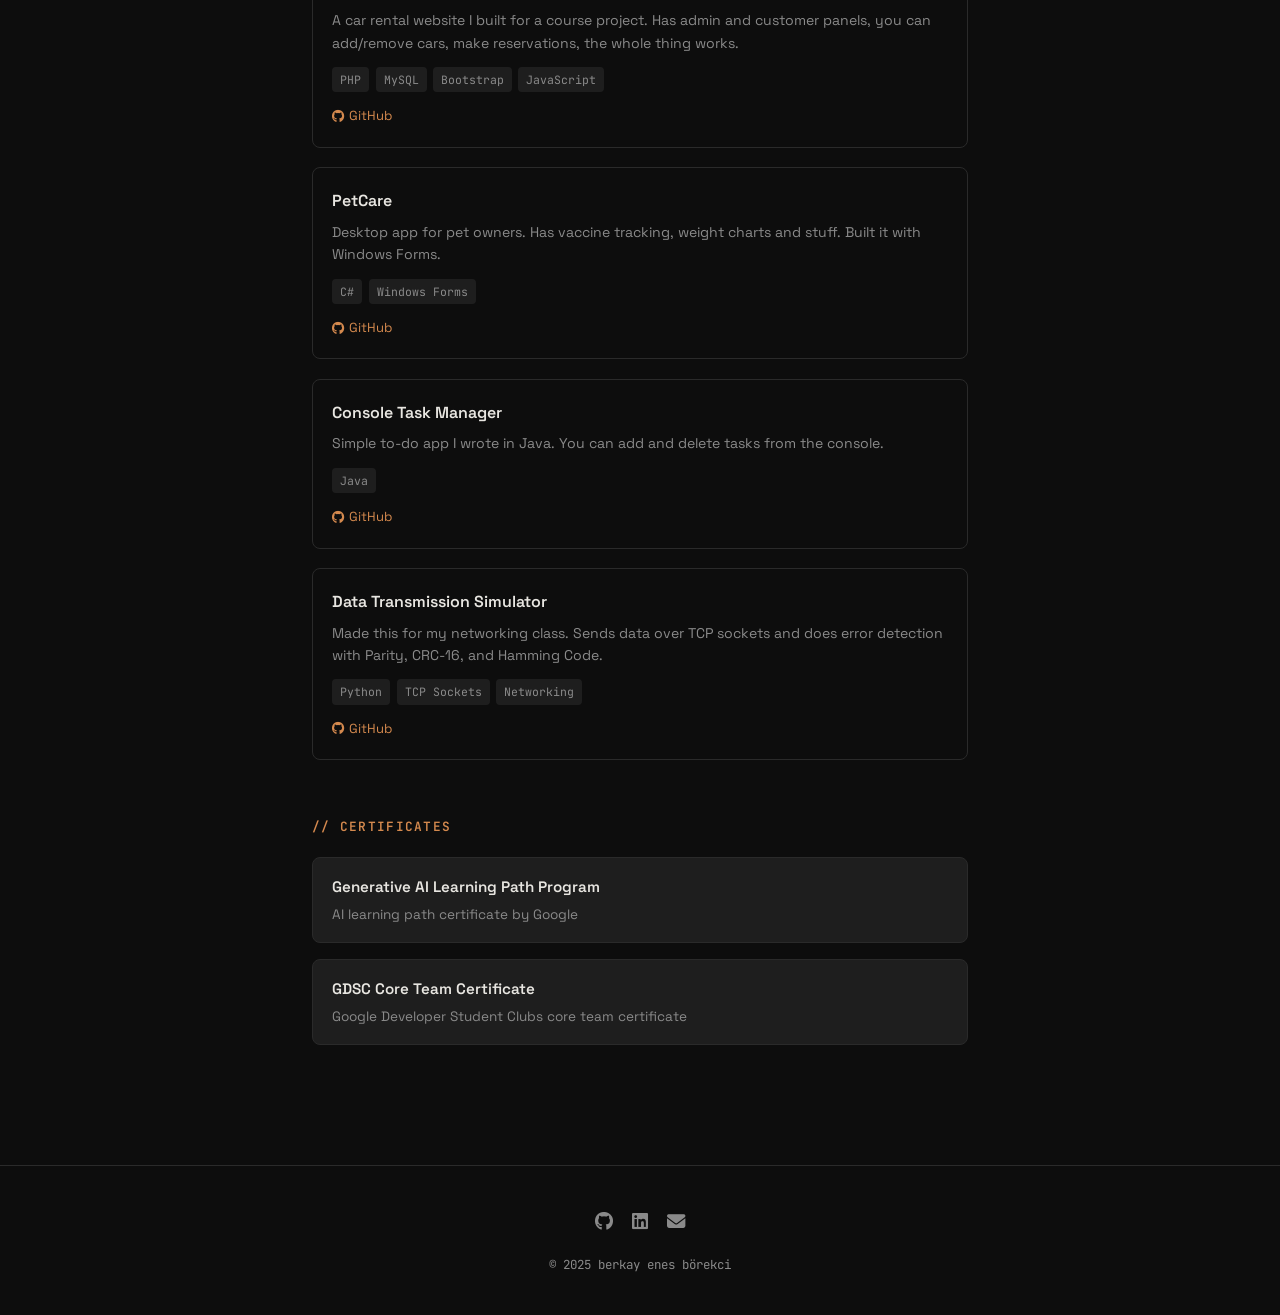
==== commit 82838833: "Update email and date information in index.html" ====
--- a/index.html
+++ b/index.html
@@ -46,7 +46,7 @@
       <a href="https://www.linkedin.com/in/berkayenesbörekci" target="_blank">
         <i class="fa-brands fa-linkedin"></i>LinkedIn
       </a>
-      <a href="mailto:mrberknes0@gmail.com">
+      <a href="mailto:berkay.e.borekci@gmail.com">
         <i class="fa-solid fa-envelope"></i>Email
       </a>
     </div>
@@ -65,7 +65,7 @@
       <div class="entry">
         <div class="entry-header">
           <h3>Google Developer Groups on Campus Karabük</h3>
-          <span class="date">2024 – 2025</span>
+          <span class="date">2023 – 2025</span>
         </div>
         <div class="role">Social Media Team Lead</div>
         <p>Built and led the social media team. Always had something in mind to grow the community.</p>
@@ -103,8 +103,6 @@
             <p>A car rental website I built for a course project. Has admin and customer panels, you can add/remove
               cars, make reservations, the whole thing works.</p>
             <div class="project-tags">
-              <span class="project-tag">HTML5</span>
-              <span class="project-tag">CSS</span>
               <span class="project-tag">PHP</span>
               <span class="project-tag">MySQL</span>
               <span class="project-tag">Bootstrap</span>
@@ -123,7 +121,6 @@
             </p>
             <div class="project-tags">
               <span class="project-tag">C#</span>
-              <span class="project-tag">SQLite</span>
               <span class="project-tag">Windows Forms</span>
             </div>
             <div class="project-links">
@@ -184,7 +181,7 @@
           class="fa-brands fa-github"></i></a>
       <a href="https://www.linkedin.com/in/berkayenesbörekci" target="_blank" aria-label="LinkedIn"><i
           class="fa-brands fa-linkedin"></i></a>
-      <a href="mailto:mrberknes0@gmail.com" aria-label="Email"><i class="fa-solid fa-envelope"></i></a>
+      <a href="mailto:berkay.e.borekci@gmail.com" aria-label="Email"><i class="fa-solid fa-envelope"></i></a>
     </div>
     <p>&copy; 2025 berkay enes börekci</p>
   </footer>
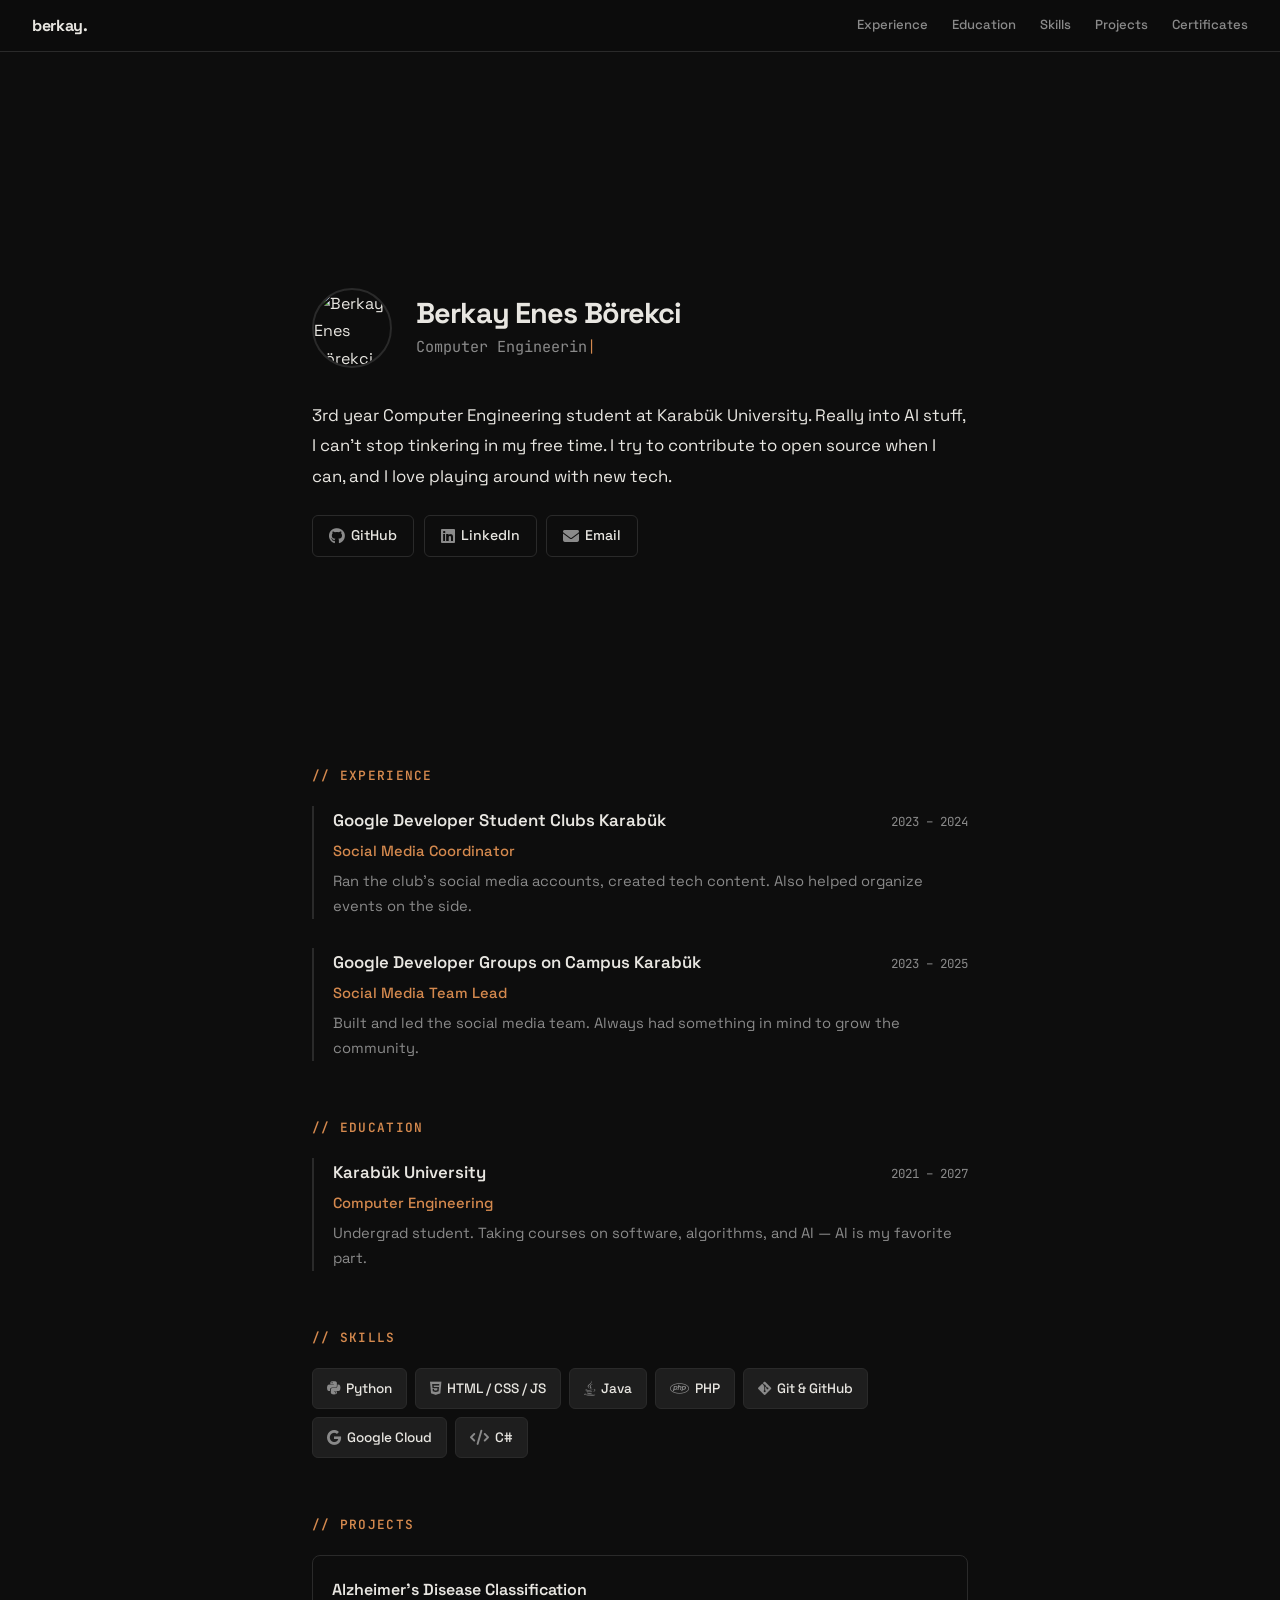
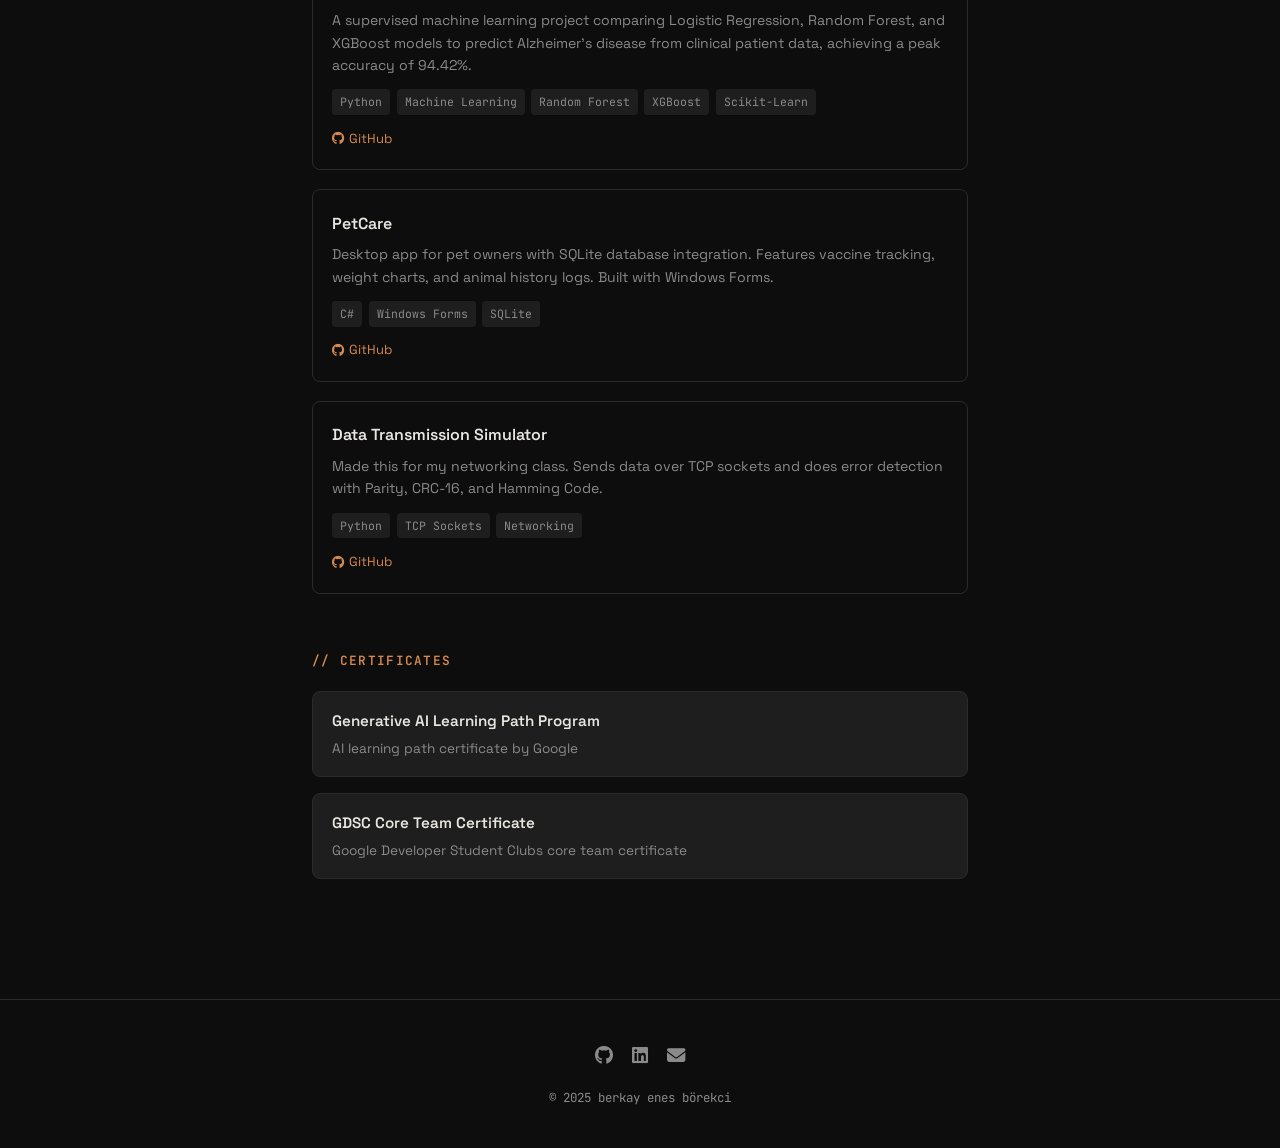
==== commit 1888c11a: "Update projects section: add Alzheimer ML, remove BERUDI/Console Task Manager, add SQLite tag to Pet" ====
--- a/index.html
+++ b/index.html
@@ -99,17 +99,17 @@
       <div class="project-grid">
         <div class="project-card">
           <div class="project-card-body">
-            <h3>BERUDI</h3>
-            <p>A car rental website I built for a course project. Has admin and customer panels, you can add/remove
-              cars, make reservations, the whole thing works.</p>
+            <h3>Alzheimer's Disease Classification</h3>
+            <p>A supervised machine learning project comparing Logistic Regression, Random Forest, and XGBoost models to predict Alzheimer's disease from clinical patient data, achieving a peak accuracy of 94.42%.</p>
             <div class="project-tags">
-              <span class="project-tag">PHP</span>
-              <span class="project-tag">MySQL</span>
-              <span class="project-tag">Bootstrap</span>
-              <span class="project-tag">JavaScript</span>
+              <span class="project-tag">Python</span>
+              <span class="project-tag">Machine Learning</span>
+              <span class="project-tag">Random Forest</span>
+              <span class="project-tag">XGBoost</span>
+              <span class="project-tag">Scikit-Learn</span>
             </div>
             <div class="project-links">
-              <a href="https://github.com/berkayenesborekci/BERUDI" target="_blank"><i
+              <a href="https://github.com/berkayenesborekci/Alzheimer_Disease_ML" target="_blank"><i
                   class="fa-brands fa-github"></i>GitHub</a>
             </div>
           </div>
@@ -117,27 +117,15 @@
         <div class="project-card">
           <div class="project-card-body">
             <h3>PetCare</h3>
-            <p>Desktop app for pet owners. Has vaccine tracking, weight charts and stuff. Built it with Windows Forms.
+            <p>Desktop app for pet owners with SQLite database integration. Features vaccine tracking, weight charts, and animal history logs. Built with Windows Forms.
             </p>
             <div class="project-tags">
               <span class="project-tag">C#</span>
               <span class="project-tag">Windows Forms</span>
+              <span class="project-tag">SQLite</span>
             </div>
             <div class="project-links">
               <a href="https://github.com/berkayenesborekci/PetCare" target="_blank"><i
-                  class="fa-brands fa-github"></i>GitHub</a>
-            </div>
-          </div>
-        </div>
-        <div class="project-card">
-          <div class="project-card-body">
-            <h3>Console Task Manager</h3>
-            <p>Simple to-do app I wrote in Java. You can add and delete tasks from the console.</p>
-            <div class="project-tags">
-              <span class="project-tag">Java</span>
-            </div>
-            <div class="project-links">
-              <a href="https://github.com/berkayenesborekci/Console_Task_Manager" target="_blank"><i
                   class="fa-brands fa-github"></i>GitHub</a>
             </div>
           </div>
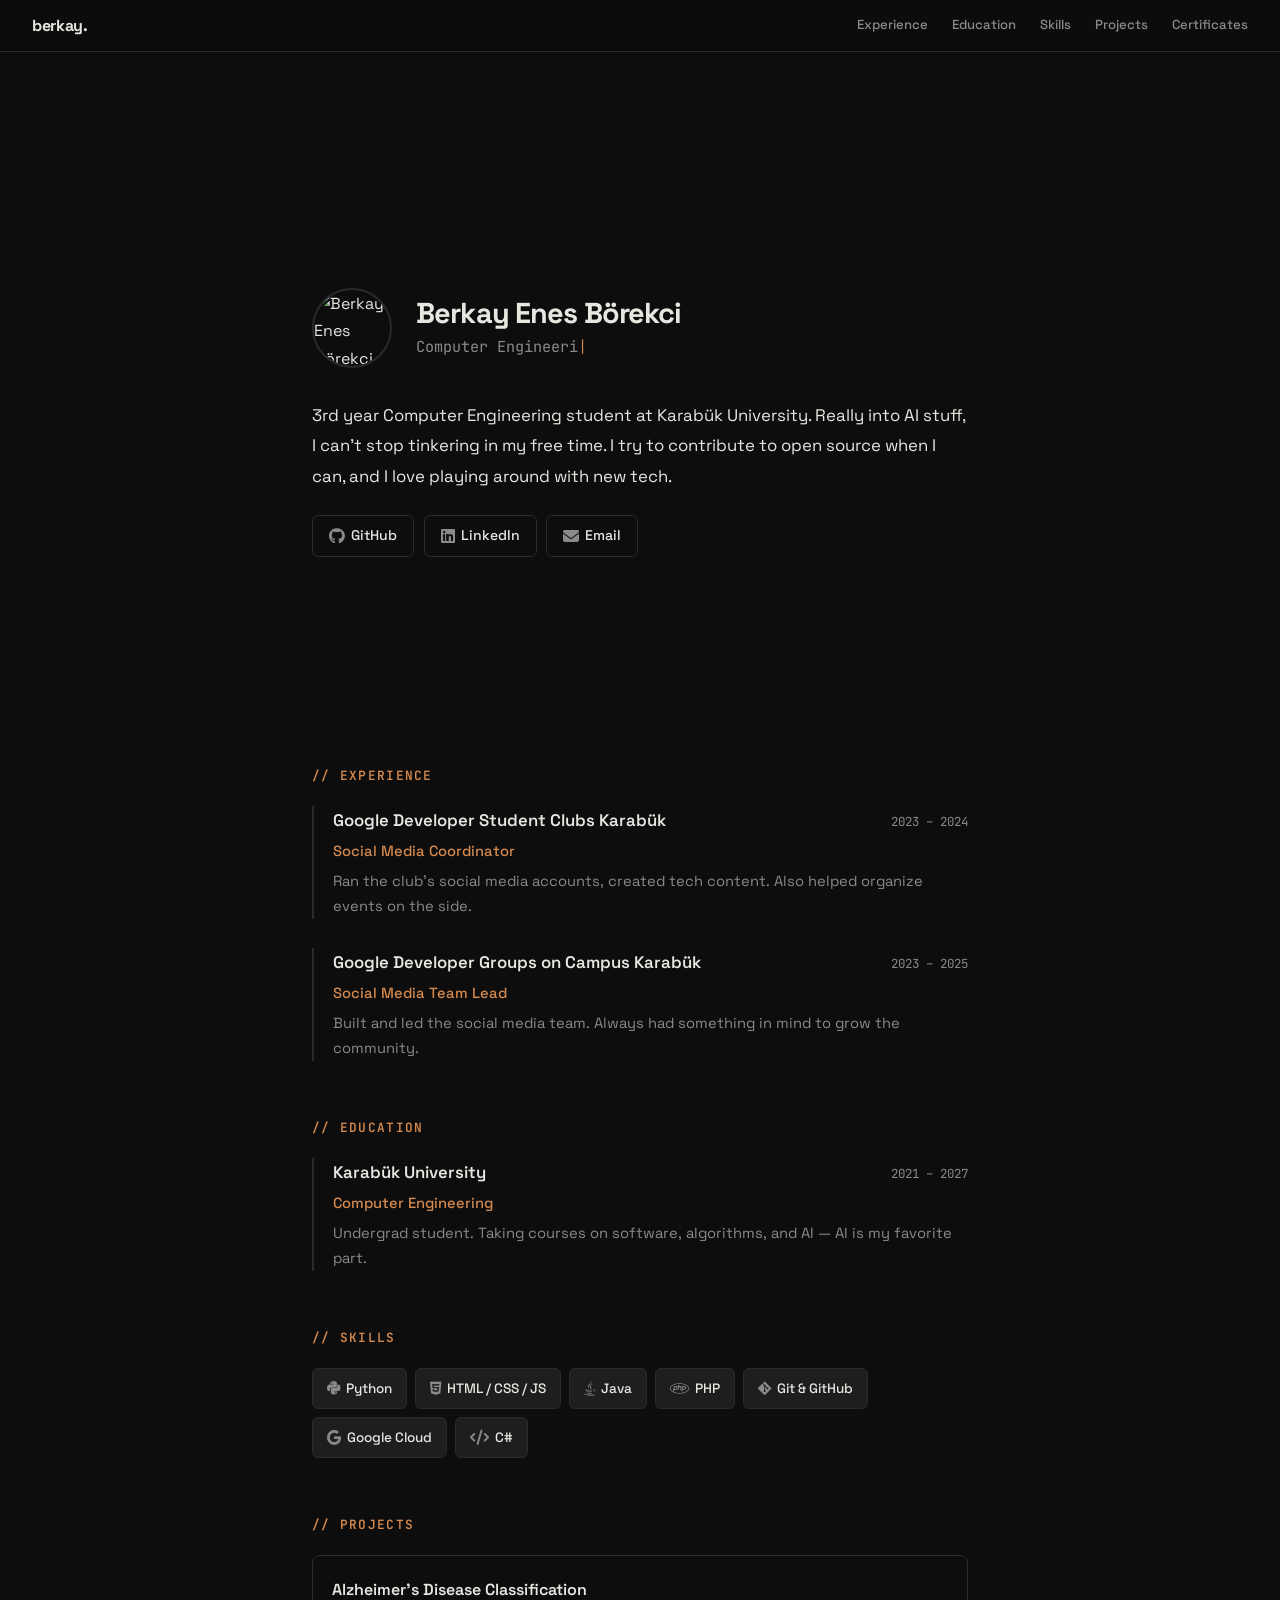
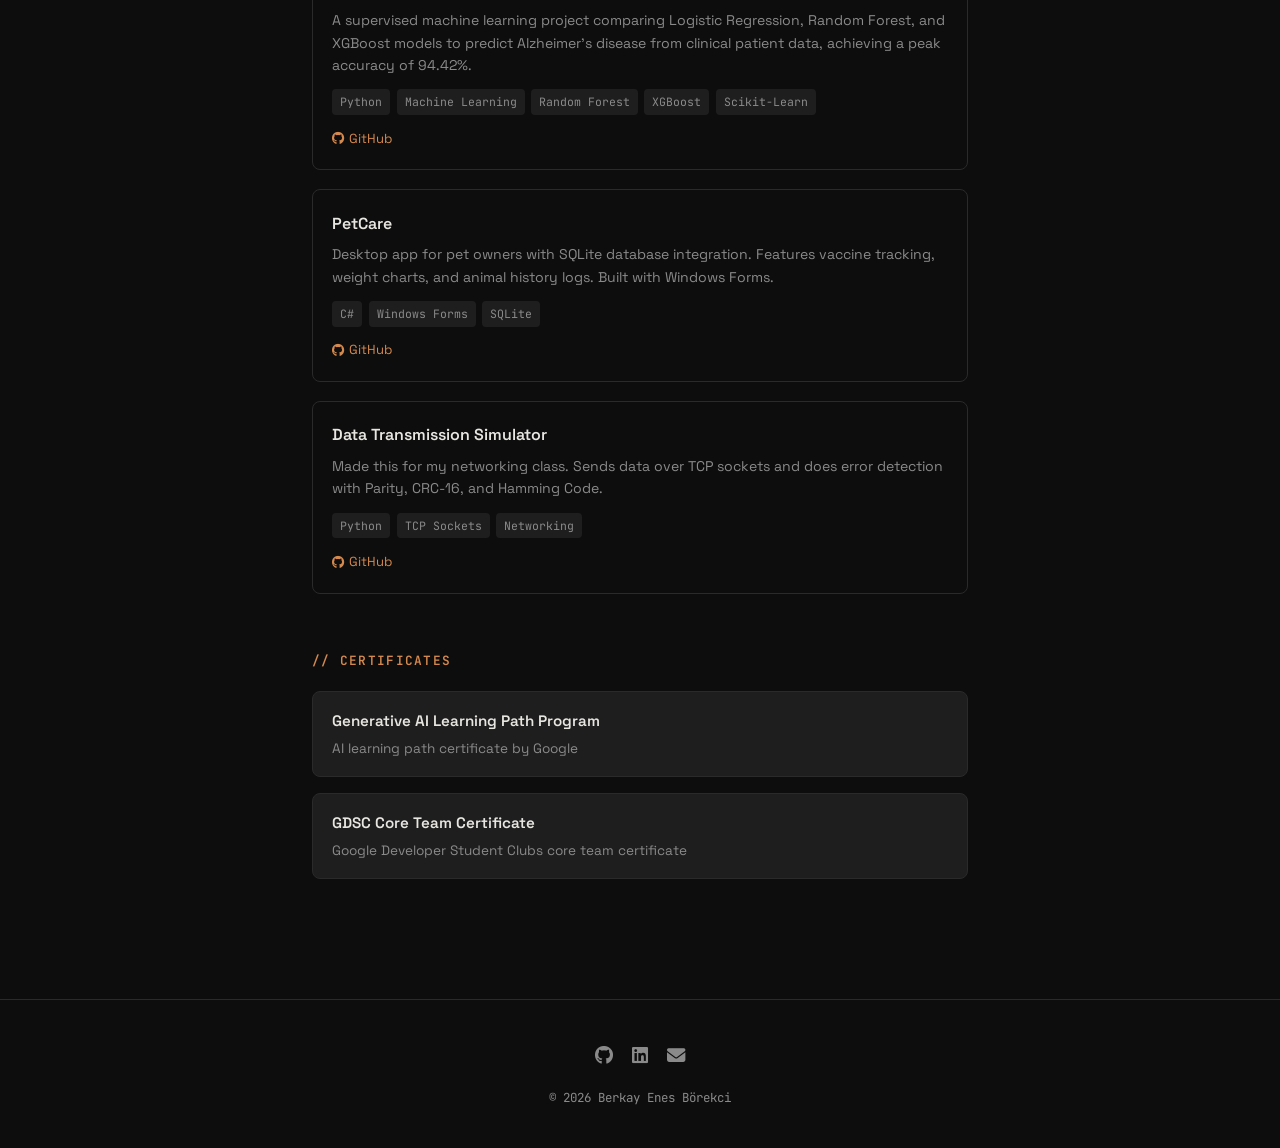
==== commit 90e9e3fc: "Update copyright year in footer" ====
--- a/index.html
+++ b/index.html
@@ -171,7 +171,7 @@
           class="fa-brands fa-linkedin"></i></a>
       <a href="mailto:berkay.e.borekci@gmail.com" aria-label="Email"><i class="fa-solid fa-envelope"></i></a>
     </div>
-    <p>&copy; 2025 berkay enes börekci</p>
+    <p>&copy; 2026 Berkay Enes Börekci</p>
   </footer>
   <script src="script.js"></script>
 </body>
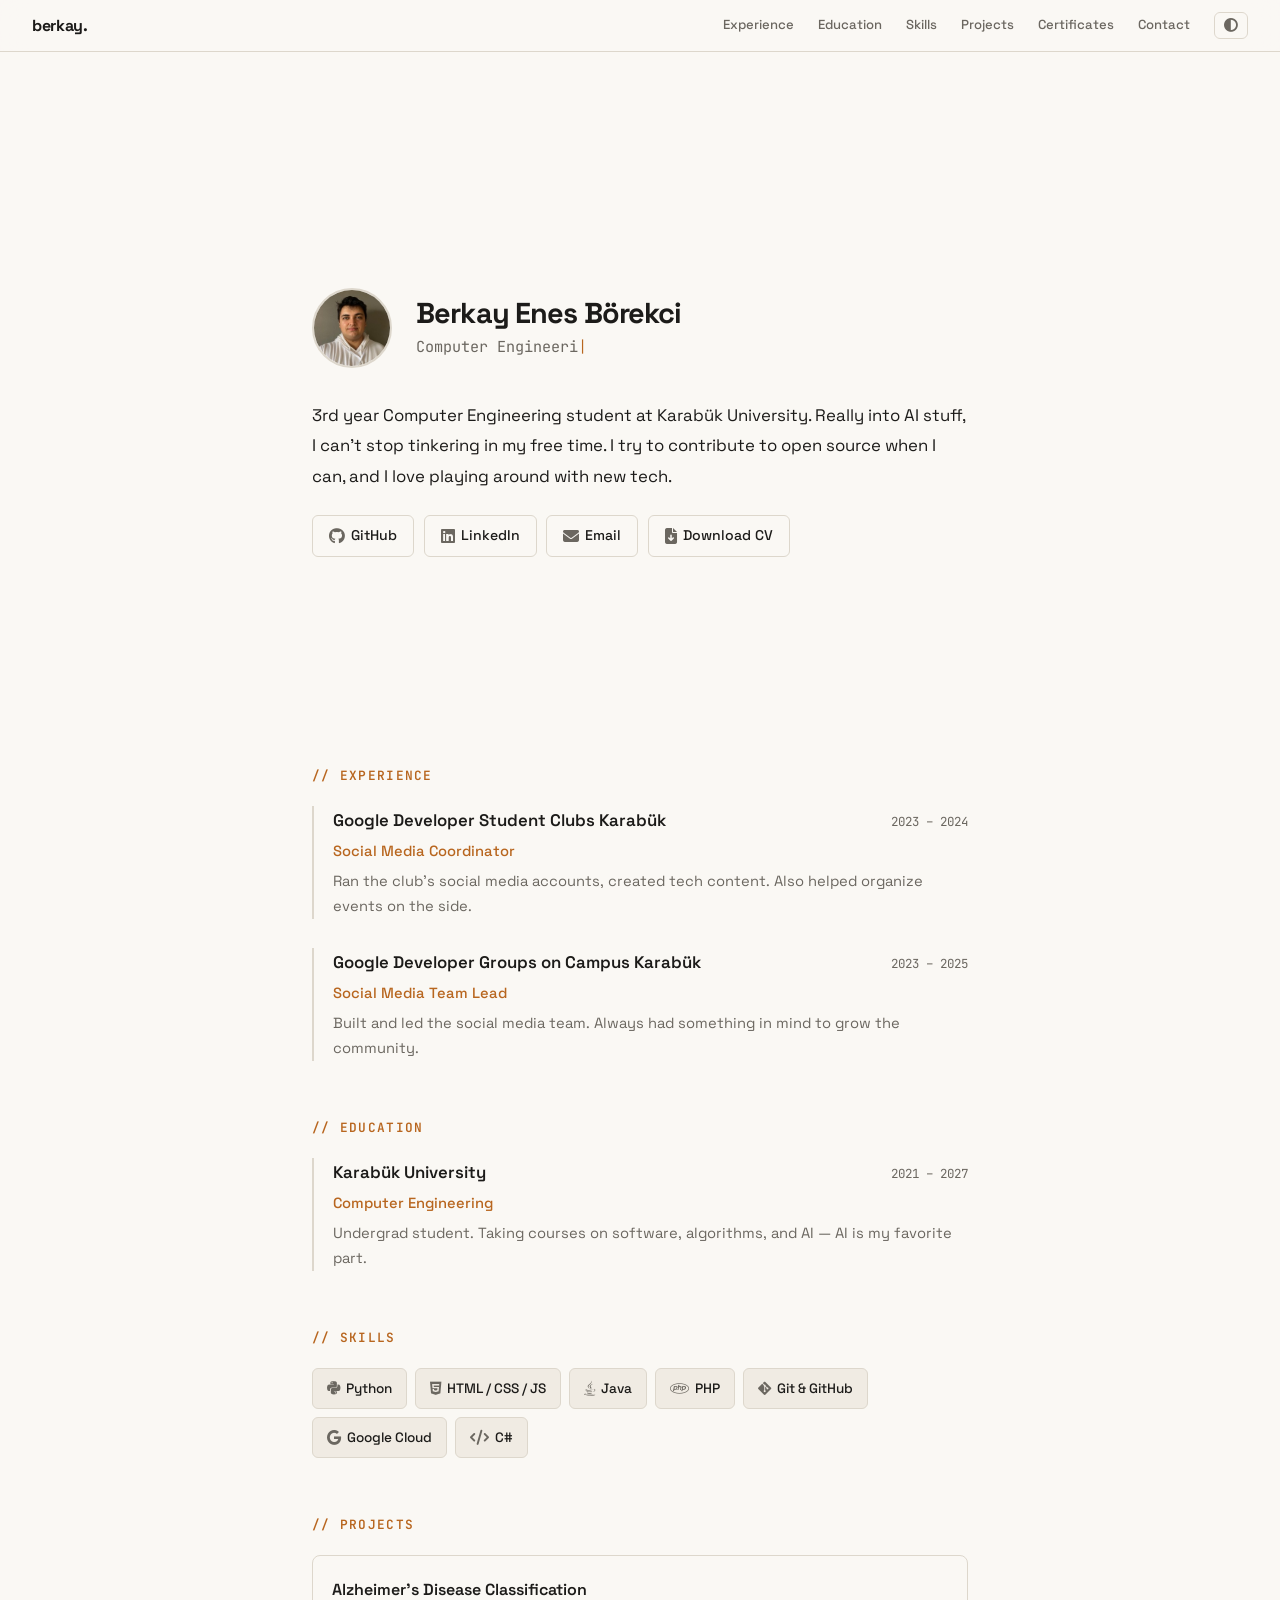
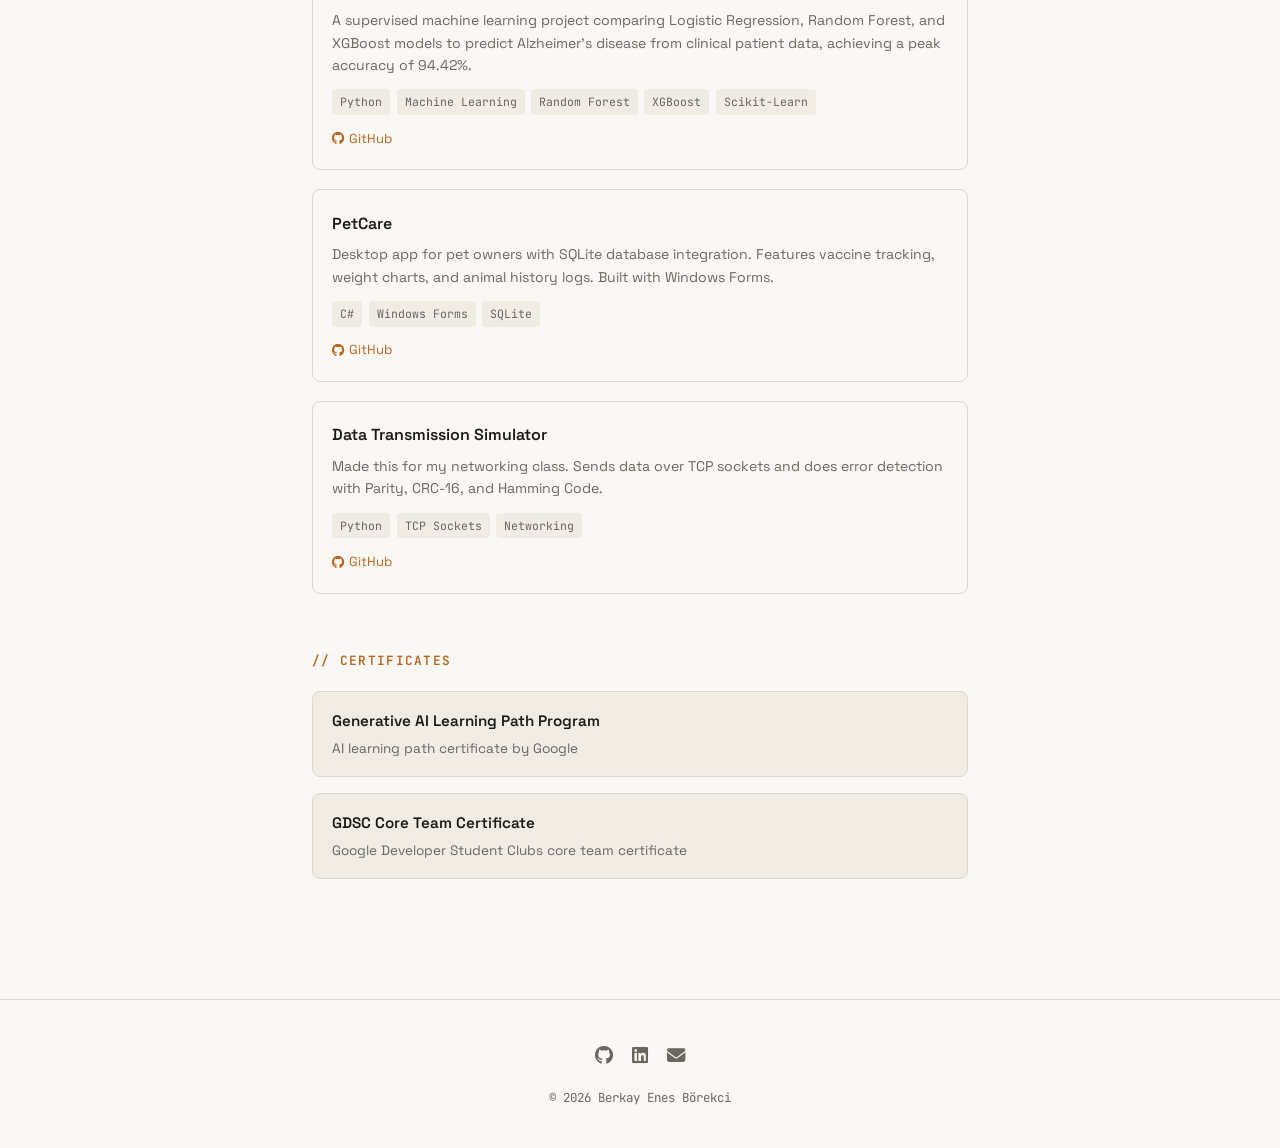
==== commit 757e1b02: "Add contact page, thema toggle, CV, SEO files and cleanups" ====
--- a/index.html
+++ b/index.html
@@ -1,33 +1,53 @@
 <!DOCTYPE html>
 <html lang="en">
-
 <head>
   <meta charset="UTF-8">
+  <script>
+    (function () {
+      try {
+        var t = localStorage.getItem('theme');
+        if (!t && window.matchMedia('(prefers-color-scheme: light)').matches) t = 'light';
+        if (t) document.documentElement.setAttribute('data-theme', t);
+      } catch (e) { }
+    })();
+  </script>
   <meta name="viewport" content="width=device-width, initial-scale=1.0">
   <title>Berkay Enes Börekci</title>
   <meta name="description" content="Berkay Enes Börekci – Computer Engineering student, software developer.">
+  <meta property="og:title" content="Berkay Enes Börekci">
+  <meta property="og:description" content="Computer Engineering student, software developer.">
+  <meta property="og:type" content="website">
+  <meta property="og:url" content="https://berkayenesborekci.github.io">
+  <meta property="og:image" content="https://berkayenesborekci.github.io/profile.jpg">
+  <meta name="theme-color" content="#0d0d0d">
+  <link rel="icon" href="profile.jpg" type="image/jpeg">
+  <link rel="preconnect" href="https://fonts.googleapis.com">
+  <link rel="preconnect" href="https://fonts.gstatic.com" crossorigin>
+  <link rel="stylesheet" href="https://fonts.googleapis.com/css2?family=Space+Grotesk:wght@300;400;500;600;700&family=JetBrains+Mono:wght@400;500&display=swap">
   <link rel="stylesheet" href="https://cdnjs.cloudflare.com/ajax/libs/font-awesome/6.5.0/css/all.min.css">
   <link rel="stylesheet" href="styles.css">
-</head>
-
+  <noscript><style>.section{opacity:1;transform:none}</style></noscript>
+  </head>
 <body>
   <nav class="site-nav">
     <a href="#" class="nav-name">berkay.</a>
-    <div class="nav-links">
+    <div class="nav-links" id="navLinks">
       <a href="#experience">Experience</a>
       <a href="#education">Education</a>
       <a href="#skills">Skills</a>
       <a href="#projects">Projects</a>
       <a href="#certificates">Certificates</a>
+      <a href="contact.html">Contact</a>
+      <button class="theme-btn" onclick="toggleTheme()" aria-label="Toggle theme"><i class="fa-solid fa-circle-half-stroke"></i></button>
     </div>
   </nav>
-  <button class="mobile-menu-btn" onclick="toggleMobileMenu()" aria-label="Menu">
+  <button class="mobile-menu-btn" onclick="toggleMobileMenu()" aria-label="Menu" aria-expanded="false" aria-controls="navLinks">
     <i class="fa-solid fa-bars"></i>
   </button>
   <section class="hero">
     <div class="hero-profile">
       <img
-        src="https://media.licdn.com/dms/image/v2/D4D03AQFtzM5o9Hgxgw/profile-displayphoto-shrink_200_200/profile-displayphoto-shrink_200_200/0/1728198757197?e=2147483647&v=beta&t=cCxo5Du9R_krrLBOArNJe46GU3pcpX2MQYDgy9zh8rQ"
+        src="profile.jpg" width="80" height="80"
         alt="Berkay Enes Börekci" class="hero-img">
       <div class="hero-info">
         <h1>Berkay Enes Börekci</h1>
@@ -40,14 +60,17 @@
       stop tinkering in my free time. I try to contribute to open source when I can, and I love playing around with new
       tech.</p>
     <div class="hero-links">
-      <a href="https://github.com/berkayenesborekci" target="_blank">
+      <a href="https://github.com/berkayenesborekci" target="_blank" rel="noopener noreferrer">
         <i class="fa-brands fa-github"></i>GitHub
       </a>
-      <a href="https://www.linkedin.com/in/berkayenesbörekci" target="_blank">
+      <a href="https://www.linkedin.com/in/berkayenesb%C3%B6rekci" target="_blank" rel="noopener noreferrer">
         <i class="fa-brands fa-linkedin"></i>LinkedIn
       </a>
       <a href="mailto:berkay.e.borekci@gmail.com">
         <i class="fa-solid fa-envelope"></i>Email
+      </a>
+      <a href="cv.pdf" download="Berkay_Enes_Borekci_CV.pdf">
+        <i class="fa-solid fa-file-arrow-down"></i>Download CV
       </a>
     </div>
   </section>
@@ -109,7 +132,7 @@
               <span class="project-tag">Scikit-Learn</span>
             </div>
             <div class="project-links">
-              <a href="https://github.com/berkayenesborekci/Alzheimer_Disease_ML" target="_blank"><i
+              <a href="https://github.com/berkayenesborekci/Alzheimer_Disease_ML" target="_blank" rel="noopener noreferrer"><i
                   class="fa-brands fa-github"></i>GitHub</a>
             </div>
           </div>
@@ -125,7 +148,7 @@
               <span class="project-tag">SQLite</span>
             </div>
             <div class="project-links">
-              <a href="https://github.com/berkayenesborekci/PetCare" target="_blank"><i
+              <a href="https://github.com/berkayenesborekci/PetCare" target="_blank" rel="noopener noreferrer"><i
                   class="fa-brands fa-github"></i>GitHub</a>
             </div>
           </div>
@@ -142,7 +165,7 @@
             </div>
             <div class="project-links">
               <a href="https://github.com/berkayenesborekci/Data_Transmission_Simulator_with_Error_Detection"
-                target="_blank"><i class="fa-brands fa-github"></i>GitHub</a>
+                target="_blank" rel="noopener noreferrer"><i class="fa-brands fa-github"></i>GitHub</a>
             </div>
           </div>
         </div>
@@ -161,13 +184,12 @@
         </div>
       </div>
     </section>
-
   </div>
   <footer>
     <div class="footer-links">
-      <a href="https://github.com/berkayenesborekci" target="_blank" aria-label="GitHub"><i
+      <a href="https://github.com/berkayenesborekci" target="_blank" rel="noopener noreferrer" aria-label="GitHub"><i
           class="fa-brands fa-github"></i></a>
-      <a href="https://www.linkedin.com/in/berkayenesbörekci" target="_blank" aria-label="LinkedIn"><i
+      <a href="https://www.linkedin.com/in/berkayenesb%C3%B6rekci" target="_blank" rel="noopener noreferrer" aria-label="LinkedIn"><i
           class="fa-brands fa-linkedin"></i></a>
       <a href="mailto:berkay.e.borekci@gmail.com" aria-label="Email"><i class="fa-solid fa-envelope"></i></a>
     </div>
@@ -175,5 +197,4 @@
   </footer>
   <script src="script.js"></script>
 </body>
-
 </html>
--- a/styles.css
+++ b/styles.css
@@ -1,5 +1,3 @@
-@import url('https://fonts.googleapis.com/css2?family=Space+Grotesk:wght@300;400;500;600;700&family=JetBrains+Mono:wght@400;500&display=swap');
-
 :root {
   --bg: #0d0d0d;
   --bg-alt: #161616;
@@ -10,29 +8,39 @@
   --border: #2a2a2a;
   --card-bg: #141414;
   --nav-bg: rgba(13, 13, 13, 0.85);
+  --btn-text: #0d0d0d;
   --tag-bg: #1e1e1e;
   --link-color: #d4894e;
 }
-
+:root[data-theme="light"] {
+  --bg: #faf8f4;
+  --bg-alt: #f1ede6;
+  --text: #1c1b19;
+  --text-muted: #6b6760;
+  --accent: #b8661f;
+  --accent-hover: #9c5516;
+  --border: #ddd7cc;
+  --card-bg: #ffffff;
+  --nav-bg: rgba(250, 248, 244, 0.88);
+  --tag-bg: #f0ebe3;
+  --link-color: #b8661f;
+  --btn-text: #ffffff;
+}
 * {
   margin: 0;
   padding: 0;
   box-sizing: border-box;
 }
-
 html {
   scroll-behavior: smooth;
 }
-
 body {
   font-family: 'Space Grotesk', sans-serif;
   line-height: 1.7;
   background: var(--bg);
   color: var(--text);
-  transition: background 0.4s ease, color 0.4s ease;
   overflow-x: hidden;
 }
-
 .site-nav {
   position: fixed;
   top: 0;
@@ -48,9 +56,7 @@
   backdrop-filter: blur(12px);
   -webkit-backdrop-filter: blur(12px);
   border-bottom: 1px solid var(--border);
-  transition: background 0.4s ease;
-}
-
+}
 .nav-name {
   font-weight: 700;
   font-size: 1rem;
@@ -58,17 +64,14 @@
   color: var(--text);
   text-decoration: none;
 }
-
 .nav-name:hover {
   color: var(--accent);
 }
-
 .nav-links {
   display: flex;
   gap: 1.5rem;
   align-items: center;
 }
-
 .nav-links a {
   font-size: 0.82rem;
   font-weight: 500;
@@ -77,7 +80,6 @@
   transition: color 0.2s ease;
   position: relative;
 }
-
 .nav-links a::after {
   content: '';
   position: absolute;
@@ -88,15 +90,12 @@
   background: var(--accent);
   transition: width 0.25s ease;
 }
-
 .nav-links a:hover {
   color: var(--accent);
 }
-
 .nav-links a:hover::after {
   width: 100%;
 }
-
 .mobile-menu-btn {
   display: none;
   position: fixed;
@@ -112,7 +111,6 @@
   font-size: 1rem;
   backdrop-filter: blur(12px);
 }
-
 .hero {
   padding: 7rem 2rem 2rem;
   max-width: 720px;
@@ -122,14 +120,12 @@
   flex-direction: column;
   justify-content: center;
 }
-
 .hero-profile {
   display: flex;
   align-items: center;
   gap: 1.5rem;
   margin-bottom: 2rem;
 }
-
 .hero-img {
   width: 80px;
   height: 80px;
@@ -137,52 +133,43 @@
   object-fit: cover;
   border: 2px solid var(--border);
 }
-
 .hero-info h1 {
   font-size: 1.8rem;
   font-weight: 700;
   letter-spacing: -0.03em;
   line-height: 1.2;
 }
-
 .hero-info .subtitle {
   color: var(--text-muted);
   font-size: 0.95rem;
   margin-top: 0.2rem;
   font-family: 'JetBrains Mono', monospace;
 }
-
 .cursor {
   color: var(--accent);
   animation: blink 1s step-end infinite;
   font-weight: 300;
 }
-
 @keyframes blink {
-
   0%,
   100% {
     opacity: 1;
   }
-
   50% {
     opacity: 0;
   }
 }
-
 .hero-about {
   font-size: 1.05rem;
   line-height: 1.8;
   color: var(--text);
   margin-bottom: 1.5rem;
 }
-
 .hero-links {
   display: flex;
   gap: 0.6rem;
   flex-wrap: wrap;
 }
-
 .hero-links a {
   display: inline-flex;
   align-items: center;
@@ -196,84 +183,33 @@
   font-weight: 500;
   transition: all 0.2s ease;
 }
-
 .hero-links a:hover {
   border-color: var(--accent);
   color: var(--accent);
 }
-
 .hero-links a i {
   font-size: 1rem;
   color: var(--text-muted);
   transition: color 0.2s ease;
 }
-
 .hero-links a:hover i {
   color: var(--accent);
 }
-
-.scroll-hint {
-  display: flex;
-  justify-content: center;
-  margin-top: 3rem;
-  opacity: 0.4;
-  transition: opacity 0.3s ease;
-}
-
-.scroll-hint:hover {
-  opacity: 0.7;
-}
-
-.mouse {
-  width: 22px;
-  height: 36px;
-  border: 2px solid var(--text-muted);
-  border-radius: 12px;
-  position: relative;
-}
-
-.wheel {
-  width: 3px;
-  height: 8px;
-  background: var(--text-muted);
-  border-radius: 2px;
-  position: absolute;
-  top: 6px;
-  left: 50%;
-  transform: translateX(-50%);
-  animation: scroll-wheel 1.8s ease-in-out infinite;
-}
-
-@keyframes scroll-wheel {
-  0% {
-    opacity: 1;
-    transform: translateX(-50%) translateY(0);
-  }
-
-  100% {
-    opacity: 0;
-    transform: translateX(-50%) translateY(12px);
-  }
-}
-
 .content {
   max-width: 720px;
   margin: 0 auto;
   padding: 0 2rem 4rem;
 }
-
 .section {
   margin-bottom: 3.5rem;
   opacity: 0;
   transform: translateY(12px);
   transition: opacity 0.5s ease, transform 0.5s ease;
 }
-
 .section.visible {
   opacity: 1;
   transform: translateY(0);
 }
-
 .section-title {
   font-size: 0.8rem;
   font-weight: 600;
@@ -283,18 +219,15 @@
   margin-bottom: 1.2rem;
   font-family: 'JetBrains Mono', monospace;
 }
-
 .entry {
   margin-bottom: 1.8rem;
   padding-left: 1.2rem;
   border-left: 2px solid var(--border);
   transition: border-color 0.2s ease;
 }
-
 .entry:hover {
   border-left-color: var(--accent);
 }
-
 .entry-header {
   display: flex;
   justify-content: space-between;
@@ -303,38 +236,32 @@
   gap: 0.5rem;
   margin-bottom: 0.3rem;
 }
-
 .entry h3 {
   font-size: 1.05rem;
   font-weight: 600;
   color: var(--text);
 }
-
 .entry .date {
   font-family: 'JetBrains Mono', monospace;
   font-size: 0.78rem;
   color: var(--text-muted);
 }
-
 .entry .role {
   font-size: 0.92rem;
   color: var(--accent);
   font-weight: 500;
   margin-bottom: 0.3rem;
 }
-
 .entry p {
   font-size: 0.92rem;
   color: var(--text-muted);
   line-height: 1.7;
 }
-
 .skills-tags {
   display: flex;
   flex-wrap: wrap;
   gap: 0.5rem;
 }
-
 .skill-tag {
   display: inline-flex;
   align-items: center;
@@ -348,71 +275,53 @@
   color: var(--text);
   transition: all 0.2s ease;
 }
-
 .skill-tag:hover {
   border-color: var(--accent);
   color: var(--accent);
   transform: translateY(-1px);
 }
-
 .skill-tag i {
   font-size: 0.95rem;
   color: var(--text-muted);
   transition: color 0.2s ease;
 }
-
 .skill-tag:hover i {
   color: var(--accent);
 }
-
-.empty-note {
-  color: var(--text-muted);
-  font-size: 0.9rem;
-  font-style: italic;
-  font-family: 'JetBrains Mono', monospace;
-}
-
 .project-grid {
   display: grid;
   grid-template-columns: 1fr;
   gap: 1.2rem;
 }
-
 .project-card {
   border: 1px solid var(--border);
   border-radius: 8px;
   overflow: hidden;
   transition: border-color 0.2s ease, transform 0.2s ease;
 }
-
 .project-card:hover {
   border-color: var(--accent);
   transform: translateY(-2px);
 }
-
 .project-card-body {
   padding: 1.2rem;
 }
-
 .project-card h3 {
   font-size: 1rem;
   font-weight: 600;
   margin-bottom: 0.4rem;
 }
-
 .project-card p {
   font-size: 0.88rem;
   color: var(--text-muted);
   line-height: 1.6;
   margin-bottom: 0.8rem;
 }
-
 .project-tags {
   display: flex;
   flex-wrap: wrap;
   gap: 0.4rem;
 }
-
 .project-tag {
   font-size: 0.72rem;
   font-family: 'JetBrains Mono', monospace;
@@ -421,13 +330,11 @@
   border-radius: 4px;
   color: var(--text-muted);
 }
-
 .project-links {
   display: flex;
   gap: 0.8rem;
   margin-top: 0.8rem;
 }
-
 .project-links a {
   font-size: 0.82rem;
   color: var(--link-color);
@@ -437,17 +344,14 @@
   gap: 4px;
   transition: opacity 0.2s ease;
 }
-
 .project-links a:hover {
   opacity: 0.7;
 }
-
 .cert-list {
   display: flex;
   flex-direction: column;
   gap: 1rem;
 }
-
 .cert-item {
   padding: 1rem 1.2rem;
   background: var(--tag-bg);
@@ -455,93 +359,43 @@
   border-radius: 8px;
   transition: border-color 0.2s ease;
 }
-
 .cert-item:hover {
   border-color: var(--accent);
 }
-
 .cert-item h3 {
   font-size: 0.95rem;
   font-weight: 600;
   color: var(--text);
   margin-bottom: 0.2rem;
 }
-
 .cert-item p {
   font-size: 0.85rem;
   color: var(--text-muted);
 }
-
-.ref-grid {
-  display: grid;
-  grid-template-columns: 1fr 1fr;
-  gap: 1rem;
-}
-
-.ref-item {
-  padding: 1rem 1.2rem;
-  border: 1px solid var(--border);
-  border-radius: 8px;
-  transition: border-color 0.2s ease;
-}
-
-.ref-item:hover {
-  border-color: var(--accent);
-}
-
-.ref-name {
-  font-weight: 600;
-  font-size: 0.95rem;
-  color: var(--text);
-}
-
-.ref-title {
-  font-size: 0.82rem;
-  color: var(--text-muted);
-  margin-bottom: 0.4rem;
-}
-
-.ref-item a {
-  color: var(--link-color);
-  text-decoration: none;
-  font-size: 0.85rem;
-  font-family: 'JetBrains Mono', monospace;
-  transition: opacity 0.2s ease;
-}
-
-.ref-item a:hover {
-  opacity: 0.7;
-}
-
 footer {
   text-align: center;
   padding: 2.5rem 2rem;
   color: var(--text-muted);
   border-top: 1px solid var(--border);
 }
-
 .footer-links {
   display: flex;
   justify-content: center;
   gap: 1.2rem;
   margin-bottom: 1rem;
 }
-
 .footer-links a {
   color: var(--text-muted);
   font-size: 1.15rem;
   transition: color 0.2s ease;
 }
-
 .footer-links a:hover {
   color: var(--accent);
 }
-
 footer p {
   font-size: 0.78rem;
   font-family: 'JetBrains Mono', monospace;
 }
-
 @media (max-width: 768px) {
   .nav-links {
     display: none;
@@ -556,67 +410,152 @@
     gap: 0.8rem;
     border-bottom: 1px solid var(--border);
   }
-
   .nav-links.open {
     display: flex;
   }
-
   .mobile-menu-btn {
     display: block;
   }
-
   .site-nav {
     padding: 0 1rem;
   }
-
   .hero {
     padding: 5rem 1.2rem 2rem;
     min-height: 75vh;
   }
-
   .hero-profile {
     gap: 1rem;
   }
-
   .hero-img {
     width: 64px;
     height: 64px;
   }
-
   .hero-info h1 {
     font-size: 1.4rem;
   }
-
   .content {
     padding: 0 1.2rem 3rem;
   }
-
+  .contact-page {
+    padding: 5rem 1.2rem 3rem;
+  }
   .hero-links {
     flex-direction: column;
   }
-
   .hero-links a {
     justify-content: center;
   }
-
-  .ref-grid {
-    grid-template-columns: 1fr;
-  }
-
   .entry-header {
     flex-direction: column;
     gap: 0.1rem;
   }
-
-  .scroll-hint {
-    margin-top: 2rem;
-  }
-}
-
+}
 .nav-links a.active {
   color: var(--accent);
 }
-
 .nav-links a.active::after {
   width: 100%;
-}+}
+.theme-btn {
+  background: none;
+  border: 1px solid var(--border);
+  color: var(--text-muted);
+  border-radius: 6px;
+  padding: 5px 9px;
+  cursor: pointer;
+  font-size: 0.85rem;
+  transition: color 0.2s ease, border-color 0.2s ease;
+}
+.theme-btn:hover {
+  color: var(--accent);
+  border-color: var(--accent);
+}
+.contact-page {
+  max-width: 720px;
+  margin: 0 auto;
+  padding: 7rem 2rem 4rem;
+  min-height: 80vh;
+}
+.contact-page h1 {
+  font-size: 1.8rem;
+  font-weight: 700;
+  letter-spacing: -0.03em;
+  margin-bottom: 0.6rem;
+}
+.hp {
+  position: absolute;
+  left: -9999px;
+}
+.form-status {
+  font-size: 0.88rem;
+  min-height: 1.4em;
+  color: var(--text-muted);
+}
+.form-status.success {
+  color: #4caf7a;
+}
+.form-status.error {
+  color: #e5675d;
+}
+.contact-form button:disabled {
+  opacity: 0.6;
+  cursor: default;
+}
+.contact-intro {
+  font-size: 0.92rem;
+  color: var(--text-muted);
+  margin-bottom: 1rem;
+}
+.contact-form {
+  display: flex;
+  flex-direction: column;
+  gap: 0.7rem;
+}
+.contact-form input,
+.contact-form textarea {
+  width: 100%;
+  padding: 10px 14px;
+  background: var(--tag-bg);
+  border: 1px solid var(--border);
+  border-radius: 6px;
+  color: var(--text);
+  font-family: inherit;
+  font-size: 0.9rem;
+  resize: vertical;
+  transition: border-color 0.2s ease;
+}
+.contact-form input:focus,
+.contact-form textarea:focus {
+  outline: none;
+  border-color: var(--accent);
+}
+.contact-form button {
+  align-self: flex-start;
+  display: inline-flex;
+  align-items: center;
+  gap: 8px;
+  padding: 9px 20px;
+  background: var(--accent);
+  color: var(--btn-text);
+  border: none;
+  border-radius: 6px;
+  font-family: inherit;
+  font-size: 0.88rem;
+  font-weight: 600;
+  cursor: pointer;
+  transition: background 0.2s ease;
+}
+.contact-form button:hover {
+  background: var(--accent-hover);
+}
+@media (prefers-reduced-motion: reduce) {
+  html {
+    scroll-behavior: auto;
+  }
+  *,
+  *::before,
+  *::after {
+    animation: none !important;
+    transition: none !important;
+  }
+}
